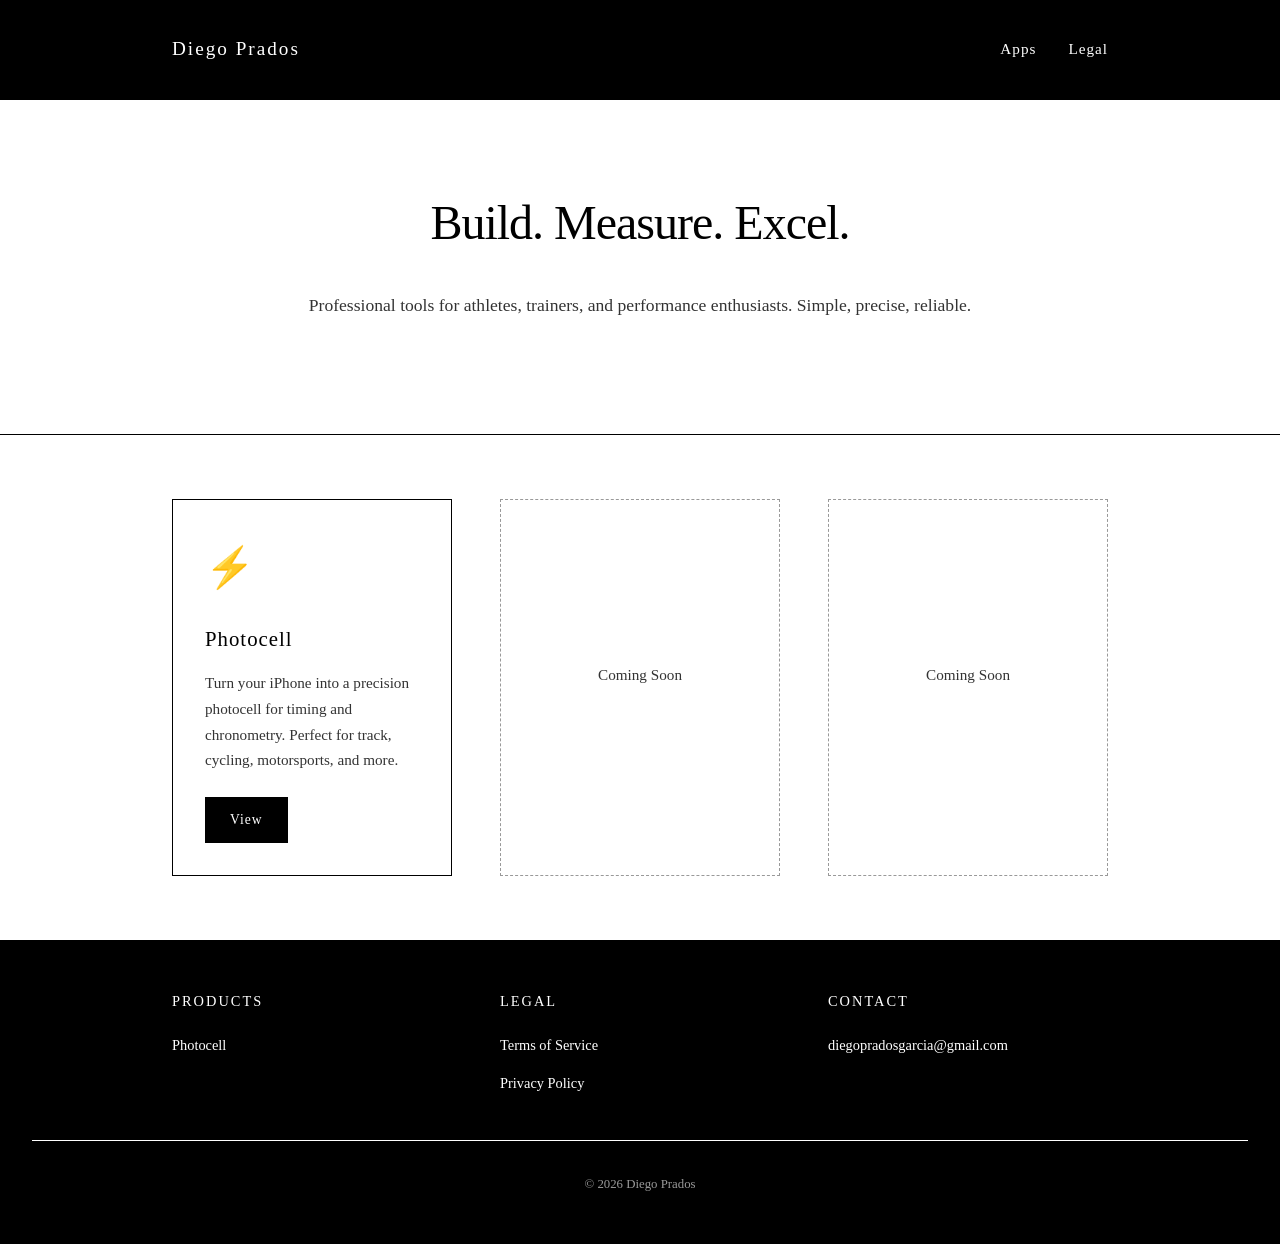
==== index.html @ 3b4ac1e7 "Changed structure" ====
<!DOCTYPE html>
<html lang="en">
<head>
    <meta charset="UTF-8">
    <meta name="viewport" content="width=device-width, initial-scale=1.0">
    <title>Diego Prados — Apps</title>
    <style>
        * {
            margin: 0;
            padding: 0;
            box-sizing: border-box;
        }

        body {
            font-family: 'Georgia', 'Garamond', serif;
            background: #ffffff;
            color: #000000;
            line-height: 1.8;
            min-height: 100vh;
            display: flex;
            flex-direction: column;
        }

        /* Navigation */
        nav {
            padding: 2rem;
            border-bottom: 1px solid #000000;
            position: sticky;
            top: 0;
            background: #000000;
            z-index: 100;
        }

        nav .container {
            display: flex;
            justify-content: space-between;
            align-items: center;
        }

        nav .logo {
            font-size: 1.2rem;
            font-weight: normal;
            letter-spacing: 2px;
            color: #ffffff;
        }

        nav ul {
            list-style: none;
            display: flex;
            gap: 2rem;
        }

        nav a {
            color: #ffffff;
            text-decoration: none;
            font-size: 0.95rem;
            letter-spacing: 1px;
            transition: opacity 0.3s ease;
        }

        nav a:hover {
            opacity: 0.6;
        }

        .container {
            max-width: 1000px;
            margin: 0 auto;
            padding: 0 2rem;
            width: 100%;
        }

        /* Hero Section */
        .hero {
            padding: 5rem 2rem;
            text-align: center;
            flex: 1;
            display: flex;
            flex-direction: column;
            justify-content: center;
        }

        .hero h1 {
            font-size: 3rem;
            font-weight: normal;
            margin-bottom: 1.5rem;
            letter-spacing: -1px;
        }

        .hero p {
            font-size: 1.1rem;
            color: #333333;
            margin-bottom: 2rem;
            max-width: 700px;
            margin-left: auto;
            margin-right: auto;
            font-weight: 300;
        }

        /* Apps Section */
        .apps-section {
            padding: 4rem 2rem;
            border-top: 1px solid #000000;
            border-bottom: 1px solid #000000;
        }

        .apps-grid {
            display: grid;
            grid-template-columns: repeat(auto-fit, minmax(280px, 1fr));
            gap: 3rem;
        }

        .app-card {
            padding: 2rem;
            border: 1px solid #000000;
            transition: all 0.3s ease;
            text-align: left;
        }

        .app-card:hover {
            background: #f5f5f5;
        }

        .app-icon {
            font-size: 2.5rem;
            margin-bottom: 1rem;
        }

        .app-card h3 {
            font-size: 1.3rem;
            margin-bottom: 0.8rem;
            font-weight: normal;
            letter-spacing: 1px;
        }

        .app-card p {
            color: #333333;
            margin-bottom: 1.5rem;
            font-size: 0.95rem;
            line-height: 1.7;
        }

        .app-card a {
            display: inline-block;
            padding: 0.6rem 1.5rem;
            background: #000000;
            color: #ffffff;
            text-decoration: none;
            border: 1px solid #000000;
            font-size: 0.85rem;
            letter-spacing: 1px;
            transition: all 0.3s ease;
        }

        .app-card a:hover {
            background: #ffffff;
            color: #000000;
        }

        .app-card.empty {
            border: 1px dashed #999999;
            display: flex;
            flex-direction: column;
            justify-content: center;
            align-items: center;
            text-align: center;
            min-height: 200px;
            color: #999999;
        }

        .app-card.empty:hover {
            background: #fafafa;
        }

        /* Footer */
        footer {
            padding: 3rem 2rem;
            margin-top: auto;
            background: #000000;
        }

        footer .container {
            display: grid;
            grid-template-columns: repeat(auto-fit, minmax(200px, 1fr));
            gap: 3rem;
        }

        footer h4 {
            color: #ffffff;
            margin-bottom: 1rem;
            font-size: 0.9rem;
            font-weight: normal;
            letter-spacing: 2px;
            text-transform: uppercase;
        }

        footer ul {
            list-style: none;
        }

        footer li {
            margin-bottom: 0.6rem;
        }

        footer a {
            color: #ffffff;
            text-decoration: none;
            font-size: 0.9rem;
            transition: opacity 0.3s ease;
        }

        footer a:hover {
            opacity: 0.6;
        }

        footer .footer-bottom {
            border-top: 1px solid #ffffff;
            padding-top: 2rem;
            margin-top: 2rem;
            text-align: center;
            color: #999999;
            font-size: 0.8rem;
        }

        /* Responsive */
        @media (max-width: 768px) {
            .hero h1 {
                font-size: 2rem;
            }

            .hero p {
                font-size: 1rem;
            }

            nav ul {
                gap: 1rem;
            }

            .apps-grid {
                grid-template-columns: 1fr;
            }

            footer .container {
                grid-template-columns: 1fr;
            }
        }
    </style>
</head>
<body>
    <!-- Navigation -->
    <nav>
        <div class="container">
            <div class="logo">Diego Prados</div>
            <ul>
                <li><a href="#apps">Apps</a></li>
                <li><a href="#legal">Legal</a></li>
            </ul>
        </div>
    </nav>

    <!-- Hero Section -->
    <section class="hero">
        <div class="container">
            <h1>Build. Measure. Excel.</h1>
            <p>Professional tools for athletes, trainers, and performance enthusiasts. Simple, precise, reliable.</p>
        </div>
    </section>

    <!-- Apps Section -->
    <section class="apps-section" id="apps">
        <div class="container">
            <div class="apps-grid">
                <!-- Photocell App -->
                <div class="app-card">
                    <div class="app-icon">⚡</div>
                    <h3>Photocell</h3>
                    <p>Turn your iPhone into a precision photocell for timing and chronometry. Perfect for track, cycling, motorsports, and more.</p>
                    <a href="/projects/photocell/">View</a>
                </div>

                <!-- Placeholder for future apps -->
                <div class="app-card empty">
                    <p>Coming Soon</p>
                </div>

                <div class="app-card empty">
                    <p>Coming Soon</p>
                </div>
            </div>
        </div>
    </section>

    <!-- Footer -->
    <footer id="legal">
        <div class="container">
            <div>
                <h4>Products</h4>
                <ul>
                    <li><a href="/projects/photocell/">Photocell</a></li>
                </ul>
            </div>
            <div>
                <h4>Legal</h4>
                <ul>
                    <li><a href="/projects/legal/terms-of-service.html">Terms of Service</a></li>
                    <li><a href="/projects/legal/privacy-policy.html">Privacy Policy</a></li>
                </ul>
            </div>
            <div>
                <h4>Contact</h4>
                <ul>
                    <li><a href="mailto:diegopradosgarcia@gmail.com">diegopradosgarcia@gmail.com</a></li>
                </ul>
            </div>
        </div>
        <div class="footer-bottom">
            <p>&copy; 2026 Diego Prados</p>
        </div>
    </footer>
</body>
</html>
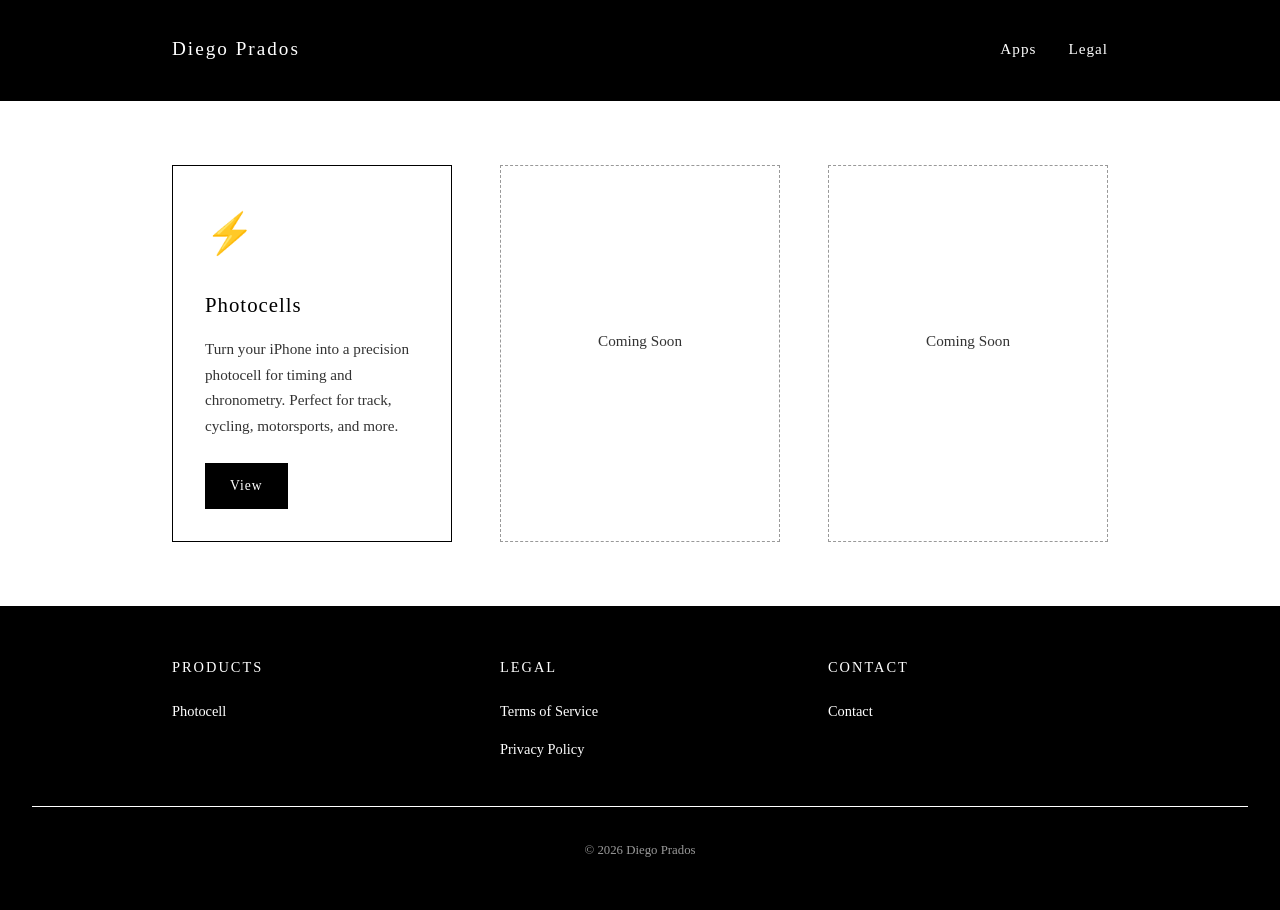
==== commit 7ac06af3: "Fix string" ====
--- a/index.html
+++ b/index.html
@@ -257,14 +257,6 @@
         </div>
     </nav>
 
-    <!-- Hero Section -->
-    <section class="hero">
-        <div class="container">
-            <h1>Build. Measure. Excel.</h1>
-            <p>Professional tools for athletes, trainers, and performance enthusiasts. Simple, precise, reliable.</p>
-        </div>
-    </section>
-
     <!-- Apps Section -->
     <section class="apps-section" id="apps">
         <div class="container">
@@ -272,7 +264,7 @@
                 <!-- Photocell App -->
                 <div class="app-card">
                     <div class="app-icon">⚡</div>
-                    <h3>Photocell</h3>
+                    <h3>Photocells</h3>
                     <p>Turn your iPhone into a precision photocell for timing and chronometry. Perfect for track, cycling, motorsports, and more.</p>
                     <a href="/projects/photocell/">View</a>
                 </div>
@@ -302,13 +294,13 @@
                 <h4>Legal</h4>
                 <ul>
                     <li><a href="/projects/legal/terms-of-service.html">Terms of Service</a></li>
-                    <li><a href="/projects/legal/privacy-policy.html">Privacy Policy</a></li>
+                    <li><a href="https://dprados.github.io/projects/legal/privacy-policy.html">Privacy Policy</a></li>
                 </ul>
             </div>
             <div>
                 <h4>Contact</h4>
                 <ul>
-                    <li><a href="mailto:diegopradosgarcia@gmail.com">diegopradosgarcia@gmail.com</a></li>
+                    <li><a href="mailto:dpappssupport@gmail.com">Contact</a></li>
                 </ul>
             </div>
         </div>
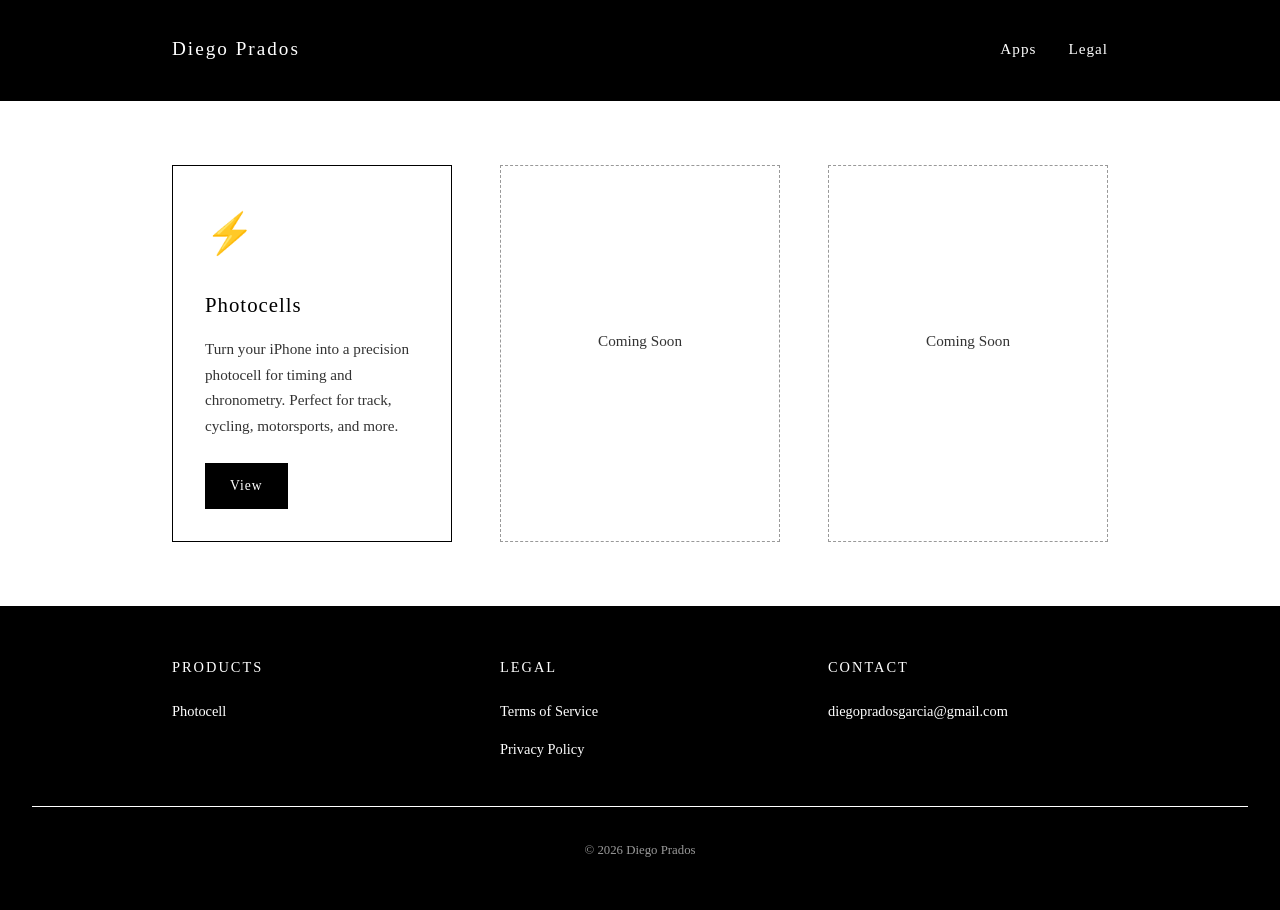
==== commit 549caab8: "Changed email" ====
--- a/index.html
+++ b/index.html
@@ -300,7 +300,7 @@
             <div>
                 <h4>Contact</h4>
                 <ul>
-                    <li><a href="mailto:dpappssupport@gmail.com">Contact</a></li>
+                    <li><a href="mailto:dpappssupport@gmail.com">diegopradosgarcia@gmail.com</a></li>
                 </ul>
             </div>
         </div>
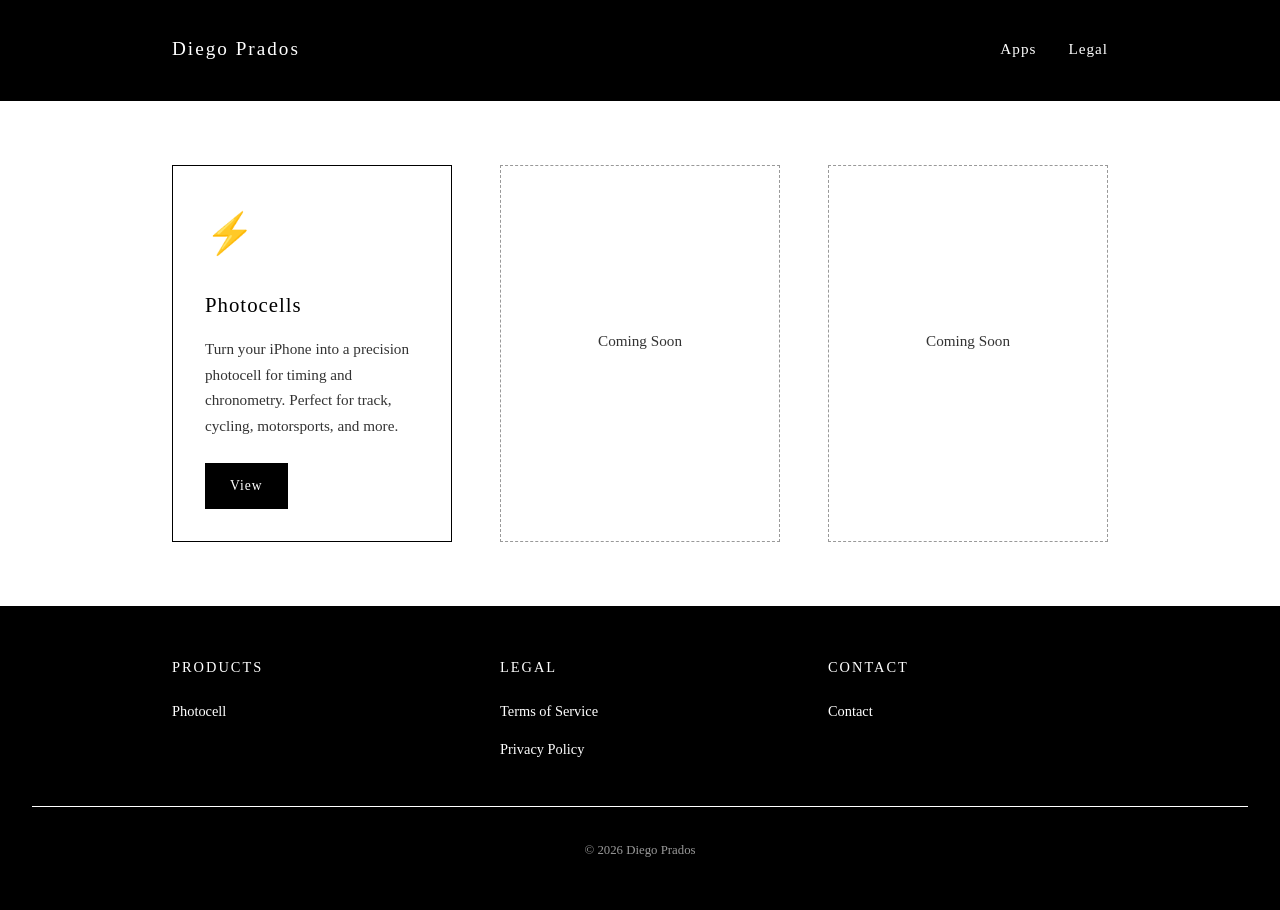
==== commit c0f2d94c: "Update index.html" ====
--- a/index.html
+++ b/index.html
@@ -293,14 +293,14 @@
             <div>
                 <h4>Legal</h4>
                 <ul>
-                    <li><a href="/projects/legal/terms-of-service.html">Terms of Service</a></li>
-                    <li><a href="https://dprados.github.io/projects/legal/privacy-policy.html">Privacy Policy</a></li>
+                    <li><a href="/legal/terms-of-service.html">Terms of Service</a></li>
+                    <li><a href="https://dprados.github.io/legal/privacy-policy.html">Privacy Policy</a></li>
                 </ul>
             </div>
             <div>
                 <h4>Contact</h4>
                 <ul>
-                    <li><a href="mailto:dpappssupport@gmail.com">diegopradosgarcia@gmail.com</a></li>
+                    <li><a href="mailto:dpappssupport@gmail.com">Contact</a></li>
                 </ul>
             </div>
         </div>
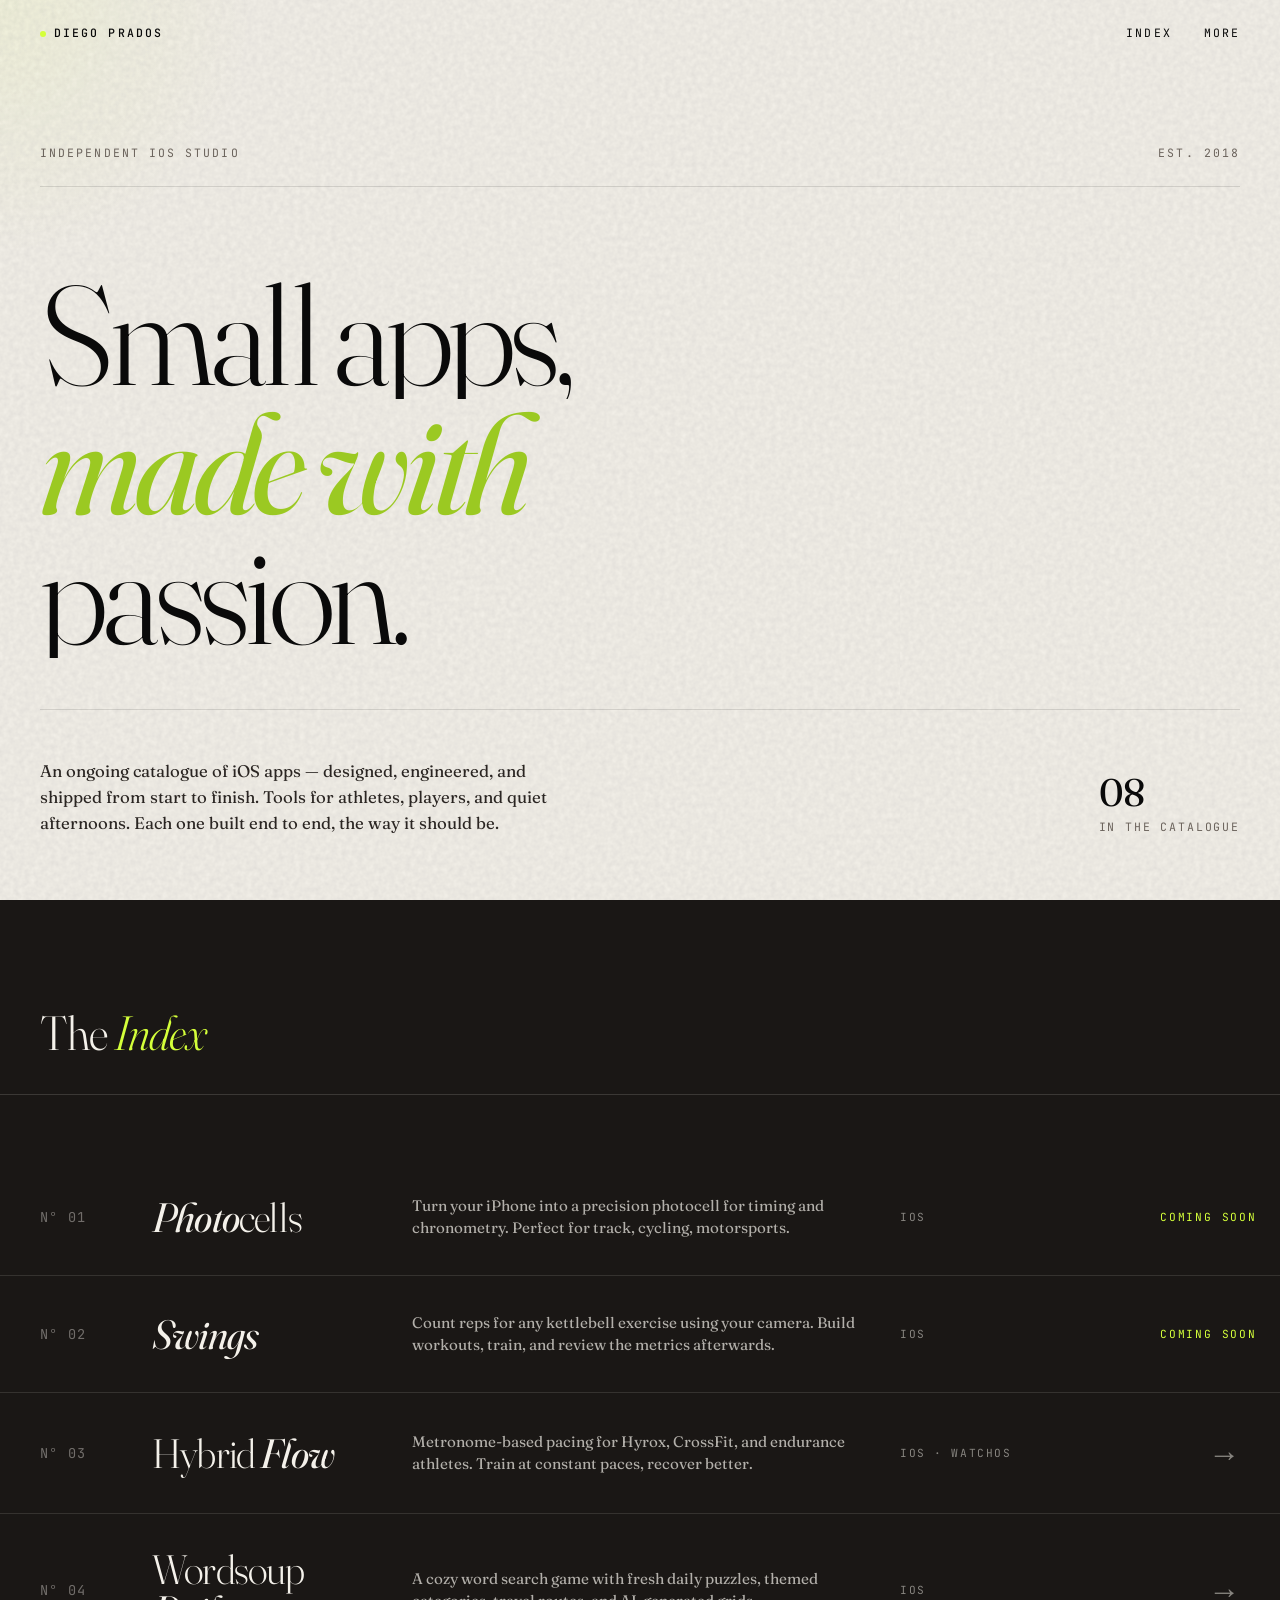
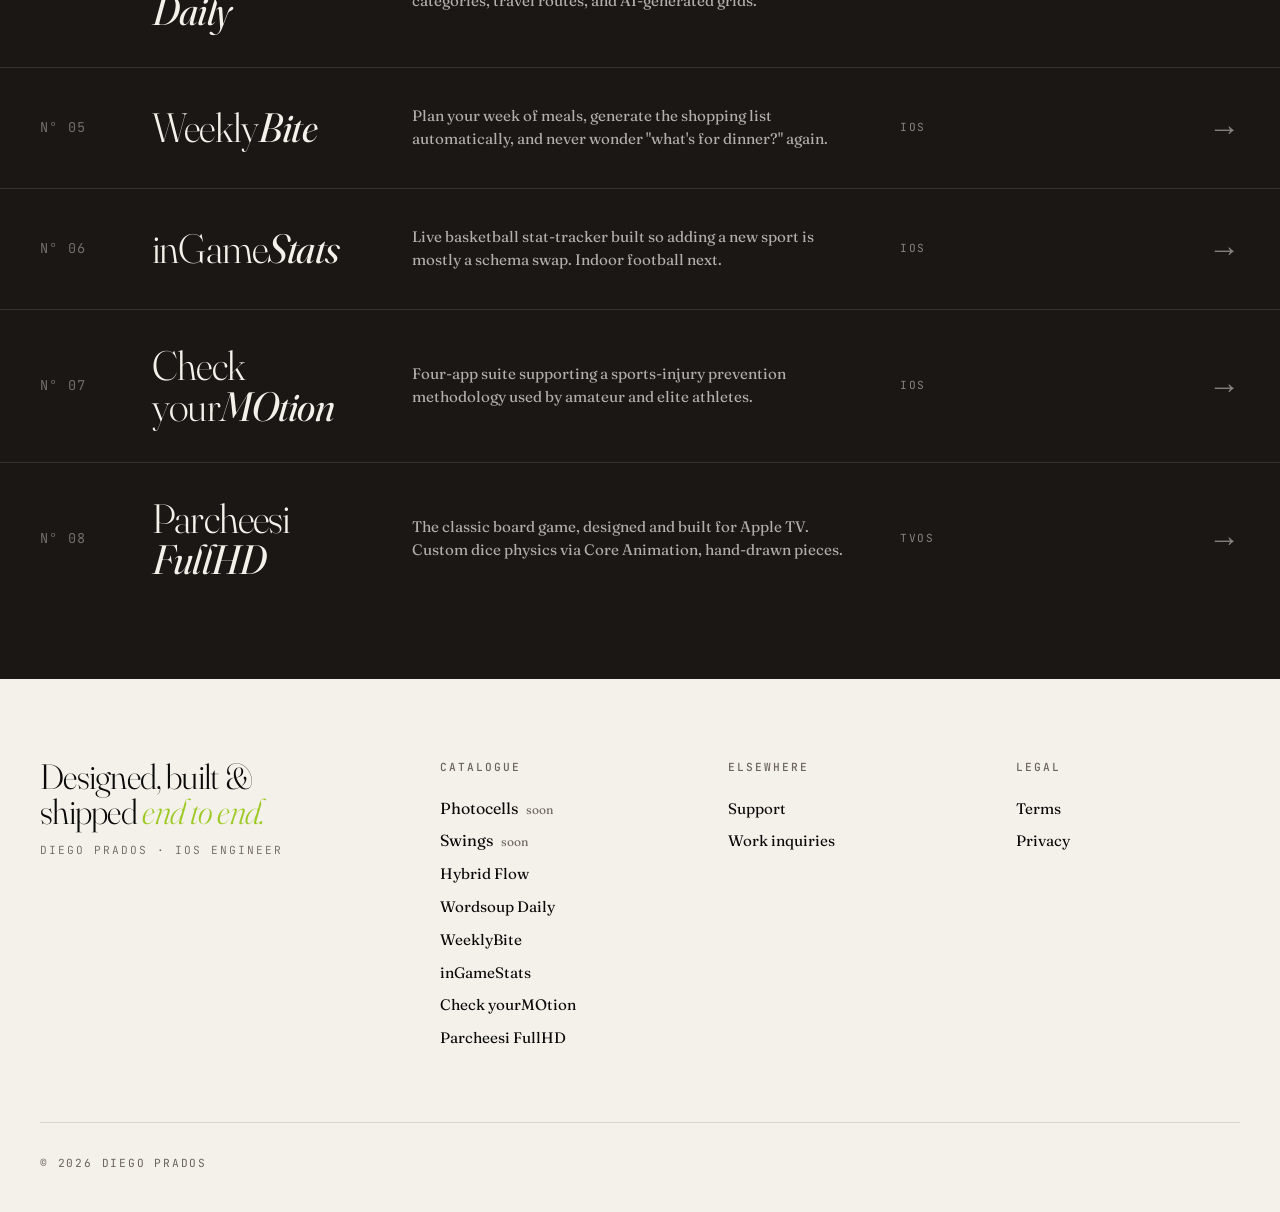
==== commit fda9aca6: "Updated index.html" ====
--- a/index.html
+++ b/index.html
@@ -1,312 +1,746 @@
 <!DOCTYPE html>
 <html lang="en">
 <head>
-    <meta charset="UTF-8">
-    <meta name="viewport" content="width=device-width, initial-scale=1.0">
-    <title>Diego Prados — Apps</title>
-    <style>
-        * {
-            margin: 0;
-            padding: 0;
-            box-sizing: border-box;
-        }
-
-        body {
-            font-family: 'Georgia', 'Garamond', serif;
-            background: #ffffff;
-            color: #000000;
-            line-height: 1.8;
-            min-height: 100vh;
-            display: flex;
-            flex-direction: column;
-        }
-
-        /* Navigation */
-        nav {
-            padding: 2rem;
-            border-bottom: 1px solid #000000;
-            position: sticky;
-            top: 0;
-            background: #000000;
-            z-index: 100;
-        }
-
-        nav .container {
-            display: flex;
-            justify-content: space-between;
-            align-items: center;
-        }
-
-        nav .logo {
-            font-size: 1.2rem;
-            font-weight: normal;
-            letter-spacing: 2px;
-            color: #ffffff;
-        }
-
-        nav ul {
-            list-style: none;
-            display: flex;
-            gap: 2rem;
-        }
-
-        nav a {
-            color: #ffffff;
-            text-decoration: none;
-            font-size: 0.95rem;
-            letter-spacing: 1px;
-            transition: opacity 0.3s ease;
-        }
-
-        nav a:hover {
-            opacity: 0.6;
-        }
-
-        .container {
-            max-width: 1000px;
-            margin: 0 auto;
-            padding: 0 2rem;
-            width: 100%;
-        }
-
-        /* Hero Section */
-        .hero {
-            padding: 5rem 2rem;
-            text-align: center;
-            flex: 1;
-            display: flex;
-            flex-direction: column;
-            justify-content: center;
-        }
-
-        .hero h1 {
-            font-size: 3rem;
-            font-weight: normal;
-            margin-bottom: 1.5rem;
-            letter-spacing: -1px;
-        }
-
-        .hero p {
-            font-size: 1.1rem;
-            color: #333333;
-            margin-bottom: 2rem;
-            max-width: 700px;
-            margin-left: auto;
-            margin-right: auto;
-            font-weight: 300;
-        }
-
-        /* Apps Section */
-        .apps-section {
-            padding: 4rem 2rem;
-            border-top: 1px solid #000000;
-            border-bottom: 1px solid #000000;
-        }
-
-        .apps-grid {
-            display: grid;
-            grid-template-columns: repeat(auto-fit, minmax(280px, 1fr));
-            gap: 3rem;
-        }
-
-        .app-card {
-            padding: 2rem;
-            border: 1px solid #000000;
-            transition: all 0.3s ease;
-            text-align: left;
-        }
-
-        .app-card:hover {
-            background: #f5f5f5;
-        }
-
-        .app-icon {
-            font-size: 2.5rem;
-            margin-bottom: 1rem;
-        }
-
-        .app-card h3 {
-            font-size: 1.3rem;
-            margin-bottom: 0.8rem;
-            font-weight: normal;
-            letter-spacing: 1px;
-        }
-
-        .app-card p {
-            color: #333333;
-            margin-bottom: 1.5rem;
-            font-size: 0.95rem;
-            line-height: 1.7;
-        }
-
-        .app-card a {
-            display: inline-block;
-            padding: 0.6rem 1.5rem;
-            background: #000000;
-            color: #ffffff;
-            text-decoration: none;
-            border: 1px solid #000000;
-            font-size: 0.85rem;
-            letter-spacing: 1px;
-            transition: all 0.3s ease;
-        }
-
-        .app-card a:hover {
-            background: #ffffff;
-            color: #000000;
-        }
-
-        .app-card.empty {
-            border: 1px dashed #999999;
-            display: flex;
-            flex-direction: column;
-            justify-content: center;
-            align-items: center;
-            text-align: center;
-            min-height: 200px;
-            color: #999999;
-        }
-
-        .app-card.empty:hover {
-            background: #fafafa;
-        }
-
-        /* Footer */
-        footer {
-            padding: 3rem 2rem;
-            margin-top: auto;
-            background: #000000;
-        }
-
-        footer .container {
-            display: grid;
-            grid-template-columns: repeat(auto-fit, minmax(200px, 1fr));
-            gap: 3rem;
-        }
-
-        footer h4 {
-            color: #ffffff;
-            margin-bottom: 1rem;
-            font-size: 0.9rem;
-            font-weight: normal;
-            letter-spacing: 2px;
-            text-transform: uppercase;
-        }
-
-        footer ul {
-            list-style: none;
-        }
-
-        footer li {
-            margin-bottom: 0.6rem;
-        }
-
-        footer a {
-            color: #ffffff;
-            text-decoration: none;
-            font-size: 0.9rem;
-            transition: opacity 0.3s ease;
-        }
-
-        footer a:hover {
-            opacity: 0.6;
-        }
-
-        footer .footer-bottom {
-            border-top: 1px solid #ffffff;
-            padding-top: 2rem;
-            margin-top: 2rem;
-            text-align: center;
-            color: #999999;
-            font-size: 0.8rem;
-        }
-
-        /* Responsive */
-        @media (max-width: 768px) {
-            .hero h1 {
-                font-size: 2rem;
-            }
-
-            .hero p {
-                font-size: 1rem;
-            }
-
-            nav ul {
-                gap: 1rem;
-            }
-
-            .apps-grid {
-                grid-template-columns: 1fr;
-            }
-
-            footer .container {
-                grid-template-columns: 1fr;
-            }
-        }
-    </style>
+<meta charset="UTF-8">
+<meta name="viewport" content="width=device-width, initial-scale=1.0">
+<title>Diego Prados — Apps</title>
+<meta name="description" content="A small studio of iOS apps designed and built by Diego Prados.">
+
+<link rel="preconnect" href="https://fonts.googleapis.com">
+<link rel="preconnect" href="https://fonts.gstatic.com" crossorigin>
+<link href="https://fonts.googleapis.com/css2?family=Fraunces:opsz,wght@9..144,300;9..144,400;9..144,600;9..144,800&family=JetBrains+Mono:wght@300;400;500&display=swap" rel="stylesheet">
+
+<style>
+  /* ============ TOKENS ============ */
+  :root {
+    --ink: #0a0a0a;
+    --paper: #f4f1ea;
+    --paper-warm: #ebe6d9;
+    --paper-deep: #1a1715;
+    --ink-soft: #2a2522;
+    --muted: #6b635c;
+    --line: rgba(10, 10, 10, 0.12);
+    --accent: #d4ff3a;
+    --accent-deep: #9bc922;
+
+    --serif: 'Fraunces', 'Times New Roman', serif;
+    --mono: 'JetBrains Mono', 'Courier New', monospace;
+  }
+
+  * { margin: 0; padding: 0; box-sizing: border-box; }
+
+  html { scroll-behavior: smooth; }
+
+  body {
+    font-family: var(--serif);
+    background: var(--paper);
+    color: var(--ink);
+    line-height: 1.55;
+    overflow-x: hidden;
+    -webkit-font-smoothing: antialiased;
+    text-rendering: optimizeLegibility;
+    position: relative;
+  }
+
+  /* Subtle grain texture — printed-paper feel */
+  body::before {
+    content: '';
+    position: fixed;
+    inset: 0;
+    pointer-events: none;
+    z-index: 1;
+    opacity: 0.4;
+    mix-blend-mode: multiply;
+    background-image: url("data:image/svg+xml,%3Csvg viewBox='0 0 200 200' xmlns='http://www.w3.org/2000/svg'%3E%3Cfilter id='n'%3E%3CfeTurbulence type='fractalNoise' baseFrequency='0.85' numOctaves='2' stitchTiles='stitch'/%3E%3CfeColorMatrix values='0 0 0 0 0 0 0 0 0 0 0 0 0 0 0 0 0 0 0.18 0'/%3E%3C/filter%3E%3Crect width='100%25' height='100%25' filter='url(%23n)'/%3E%3C/svg%3E");
+  }
+
+  /* Cursor spotlight — follows mouse, very subtle */
+  .spotlight {
+    position: fixed;
+    top: 0;
+    left: 0;
+    width: 600px;
+    height: 600px;
+    pointer-events: none;
+    z-index: 2;
+    background: radial-gradient(circle, rgba(212, 255, 58, 0.08) 0%, transparent 60%);
+    transform: translate(-50%, -50%);
+    transition: opacity 0.4s ease;
+    opacity: 0;
+  }
+
+  body.spotlight-on .spotlight { opacity: 1; }
+
+  /* ============ NAV ============ */
+  nav {
+    position: fixed;
+    top: 0;
+    left: 0;
+    right: 0;
+    z-index: 50;
+    padding: 1.5rem 2.5rem;
+    display: flex;
+    justify-content: space-between;
+    align-items: center;
+    font-family: var(--mono);
+    font-size: 0.72rem;
+    letter-spacing: 0.18em;
+    text-transform: uppercase;
+    color: var(--ink);
+    transition: background 0.4s ease, color 0.4s ease, backdrop-filter 0.4s ease, padding 0.3s ease;
+  }
+
+  nav.scrolled {
+    background: rgba(244, 241, 234, 0.85);
+    backdrop-filter: blur(12px);
+    -webkit-backdrop-filter: blur(12px);
+    padding: 1rem 2.5rem;
+    border-bottom: 1px solid var(--line);
+  }
+
+  nav.on-dark {
+    color: var(--paper);
+  }
+
+  nav.on-dark.scrolled {
+    background: rgba(26, 23, 21, 0.85);
+    border-bottom-color: rgba(244, 241, 234, 0.1);
+  }
+
+  nav .mark {
+    font-weight: 500;
+  }
+
+  nav .mark .dot {
+    display: inline-block;
+    width: 6px;
+    height: 6px;
+    background: var(--accent);
+    border-radius: 50%;
+    margin-right: 8px;
+    vertical-align: middle;
+    animation: pulse 2.4s ease-in-out infinite;
+  }
+
+  @keyframes pulse {
+    0%, 100% { opacity: 1; transform: scale(1); }
+    50%      { opacity: 0.5; transform: scale(0.85); }
+  }
+
+  nav .links {
+    display: flex;
+    gap: 2rem;
+  }
+
+  nav a {
+    color: inherit;
+    text-decoration: none;
+    transition: opacity 0.2s ease;
+  }
+
+  nav a:hover { opacity: 0.6; }
+
+  /* ============ HERO ============ */
+  .hero {
+    min-height: 100vh;
+    padding: 9rem 2.5rem 4rem;
+    display: flex;
+    flex-direction: column;
+    justify-content: space-between;
+    position: relative;
+    z-index: 3;
+  }
+
+  .hero-meta {
+    font-family: var(--mono);
+    font-size: 0.72rem;
+    letter-spacing: 0.18em;
+    text-transform: uppercase;
+    color: var(--muted);
+    display: flex;
+    justify-content: space-between;
+    align-items: baseline;
+    padding-bottom: 1.5rem;
+    border-bottom: 1px solid var(--line);
+    margin-bottom: 4rem;
+    opacity: 0;
+    animation: fade-up 0.9s ease 0.1s forwards;
+  }
+
+  .hero-meta .right { text-align: right; }
+
+  .hero h1 {
+    font-family: var(--serif);
+    font-weight: 300;
+    font-size: clamp(3.5rem, 11vw, 11rem);
+    line-height: 0.92;
+    letter-spacing: -0.04em;
+    font-variation-settings: "opsz" 144;
+    margin-bottom: 2rem;
+  }
+
+  .hero h1 .line {
+    display: block;
+    overflow: hidden;
+  }
+
+  .hero h1 .line span {
+    display: inline-block;
+    transform: translateY(110%);
+    animation: rise 1.1s cubic-bezier(0.2, 0.8, 0.2, 1) forwards;
+  }
+
+  .hero h1 .line:nth-child(1) span { animation-delay: 0.2s; }
+  .hero h1 .line:nth-child(2) span { animation-delay: 0.35s; }
+  .hero h1 .line:nth-child(3) span { animation-delay: 0.5s; }
+
+  @keyframes rise {
+    to { transform: translateY(0); }
+  }
+
+  .hero h1 em {
+    font-style: italic;
+    font-weight: 400;
+    color: var(--accent-deep);
+    position: relative;
+  }
+
+  .hero-bottom {
+    display: grid;
+    grid-template-columns: 1fr 1fr;
+    gap: 4rem;
+    align-items: end;
+    padding-top: 3rem;
+    border-top: 1px solid var(--line);
+    opacity: 0;
+    animation: fade-up 0.9s ease 0.8s forwards;
+  }
+
+  .hero-bottom p {
+    font-size: 1.05rem;
+    line-height: 1.55;
+    max-width: 32rem;
+    color: var(--ink-soft);
+  }
+
+  .hero-bottom .stats {
+    display: flex;
+    gap: 3rem;
+    justify-content: flex-end;
+    font-family: var(--mono);
+    font-size: 0.72rem;
+    letter-spacing: 0.16em;
+    text-transform: uppercase;
+    color: var(--muted);
+  }
+
+  .hero-bottom .stat .num {
+    display: block;
+    font-family: var(--serif);
+    font-size: 2.4rem;
+    font-weight: 400;
+    color: var(--ink);
+    line-height: 1;
+    margin-bottom: 0.4rem;
+    letter-spacing: -0.02em;
+  }
+
+  @keyframes fade-up {
+    from { opacity: 0; transform: translateY(20px); }
+    to   { opacity: 1; transform: translateY(0); }
+  }
+
+  /* ============ INDEX (PROJECTS) ============ */
+  .index {
+    background: var(--paper-deep);
+    color: var(--paper);
+    padding: 6rem 0 4rem;
+    position: relative;
+    z-index: 3;
+  }
+
+  .index-header {
+    padding: 0 2.5rem;
+    margin-bottom: 4rem;
+    display: flex;
+    justify-content: space-between;
+    align-items: baseline;
+    border-bottom: 1px solid rgba(244, 241, 234, 0.15);
+    padding-bottom: 1.5rem;
+  }
+
+  .index-header h2 {
+    font-family: var(--serif);
+    font-weight: 300;
+    font-size: clamp(2rem, 4vw, 3rem);
+    letter-spacing: -0.02em;
+    font-variation-settings: "opsz" 100;
+  }
+
+  .index-header h2 em {
+    font-style: italic;
+    color: var(--accent);
+  }
+
+  /* Project row */
+  .project {
+    display: grid;
+    grid-template-columns: 80px 1fr 2fr 1fr 80px;
+    gap: 2rem;
+    padding: 2.2rem 2.5rem;
+    align-items: center;
+    border-bottom: 1px solid rgba(244, 241, 234, 0.12);
+    cursor: pointer;
+    text-decoration: none;
+    color: inherit;
+    position: relative;
+    transition: background 0.45s ease;
+  }
+
+  .project::before {
+    content: '';
+    position: absolute;
+    left: 0;
+    right: 0;
+    top: 0;
+    height: 0;
+    background: var(--accent);
+    transition: height 0.4s cubic-bezier(0.2, 0.8, 0.2, 1);
+    z-index: 0;
+  }
+
+  .project:hover::before {
+    height: 100%;
+  }
+
+  .project:hover {
+    color: var(--ink);
+  }
+
+  .project:hover .num,
+  .project:hover .meta {
+    color: var(--ink);
+    opacity: 0.7;
+  }
+
+  .project > * {
+    position: relative;
+    z-index: 1;
+  }
+
+  .project .num {
+    font-family: var(--mono);
+    font-size: 0.85rem;
+    letter-spacing: 0.1em;
+    color: rgba(244, 241, 234, 0.4);
+    transition: color 0.4s ease;
+  }
+
+  .project .name {
+    font-family: var(--serif);
+    font-weight: 300;
+    font-size: clamp(1.8rem, 3.2vw, 2.6rem);
+    letter-spacing: -0.02em;
+    line-height: 1;
+    font-variation-settings: "opsz" 100;
+  }
+
+  .project .name em {
+    font-style: italic;
+    font-weight: 400;
+  }
+
+  .project .desc {
+    font-size: 0.95rem;
+    line-height: 1.5;
+    color: rgba(244, 241, 234, 0.7);
+    max-width: 28rem;
+    transition: color 0.4s ease;
+  }
+
+  .project:hover .desc { color: var(--ink); }
+
+  .project .meta {
+    font-family: var(--mono);
+    font-size: 0.7rem;
+    letter-spacing: 0.14em;
+    text-transform: uppercase;
+    color: rgba(244, 241, 234, 0.5);
+    transition: color 0.4s ease;
+  }
+
+  .project .arrow {
+    font-family: var(--serif);
+    font-size: 2rem;
+    font-weight: 300;
+    text-align: right;
+    transform: translateX(0);
+    transition: transform 0.4s cubic-bezier(0.2, 0.8, 0.2, 1);
+    color: rgba(244, 241, 234, 0.5);
+  }
+
+  .project:hover .arrow {
+    transform: translateX(8px);
+    color: var(--ink);
+  }
+
+  .project:last-child { border-bottom: none; }
+
+  /* Coming-soon variant: non-tappable, no hover sweep */
+  .project.soon {
+    cursor: default;
+  }
+
+  .project.soon::before {
+    display: none;
+  }
+
+  .project.soon:hover {
+    color: inherit;
+  }
+
+  .project.soon:hover .num,
+  .project.soon:hover .meta {
+    color: rgba(244, 241, 234, 0.4);
+    opacity: 1;
+  }
+
+  .project.soon:hover .desc {
+    color: rgba(244, 241, 234, 0.7);
+  }
+
+  .project .soon-tag {
+    font-family: var(--mono);
+    font-size: 0.7rem;
+    letter-spacing: 0.16em;
+    text-transform: uppercase;
+    text-align: right;
+    color: var(--accent);
+    white-space: nowrap;
+  }
+
+  /* ============ COLOPHON / FOOTER ============ */
+  footer {
+    background: var(--paper);
+    color: var(--ink);
+    padding: 5rem 2.5rem 2.5rem;
+    position: relative;
+    z-index: 3;
+  }
+
+  .colophon {
+    display: grid;
+    grid-template-columns: 1.5fr 1fr 1fr 1fr;
+    gap: 4rem;
+    padding-bottom: 4rem;
+    border-bottom: 1px solid var(--line);
+  }
+
+  .colophon-mark {
+    font-family: var(--serif);
+    font-weight: 300;
+    font-size: 2.2rem;
+    line-height: 1;
+    letter-spacing: -0.02em;
+    font-variation-settings: "opsz" 100;
+  }
+
+  .colophon-mark em {
+    font-style: italic;
+    color: var(--accent-deep);
+  }
+
+  .colophon-mark .sub {
+    display: block;
+    font-family: var(--mono);
+    font-size: 0.7rem;
+    letter-spacing: 0.18em;
+    text-transform: uppercase;
+    color: var(--muted);
+    margin-top: 1rem;
+  }
+
+  .colophon h4 {
+    font-family: var(--mono);
+    font-size: 0.7rem;
+    letter-spacing: 0.18em;
+    text-transform: uppercase;
+    color: var(--muted);
+    margin-bottom: 1.2rem;
+    font-weight: 500;
+  }
+
+  .colophon ul { list-style: none; }
+
+  .colophon li { margin-bottom: 0.5rem; }
+
+  .colophon a {
+    color: var(--ink);
+    text-decoration: none;
+    font-size: 0.95rem;
+    position: relative;
+    transition: color 0.2s ease;
+  }
+
+  .colophon a::after {
+    content: '';
+    position: absolute;
+    left: 0;
+    bottom: -2px;
+    width: 0;
+    height: 1px;
+    background: currentColor;
+    transition: width 0.3s ease;
+  }
+
+  .colophon a:hover::after { width: 100%; }
+
+  .footer-bottom {
+    padding-top: 2rem;
+    display: flex;
+    justify-content: space-between;
+    font-family: var(--mono);
+    font-size: 0.7rem;
+    letter-spacing: 0.16em;
+    text-transform: uppercase;
+    color: var(--muted);
+  }
+
+  /* ============ RESPONSIVE ============ */
+  @media (max-width: 880px) {
+    nav { padding: 1.2rem 1.5rem; }
+    .hero { padding: 7rem 1.5rem 3rem; }
+    .hero-meta { font-size: 0.65rem; flex-direction: column; gap: 0.6rem; align-items: flex-start; margin-bottom: 2.5rem; }
+    .hero-meta .right { text-align: left; }
+    .hero-bottom {
+      grid-template-columns: 1fr;
+      gap: 2.5rem;
+    }
+    .hero-bottom .stats { justify-content: flex-start; gap: 2rem; }
+    .hero-bottom .stat .num { font-size: 1.8rem; }
+
+    .index { padding: 4rem 0 2rem; }
+    .index-header { padding: 0 1.5rem; margin-bottom: 2rem; }
+    .index-header { flex-direction: column; align-items: flex-start; gap: 0.6rem; }
+
+    .project {
+      grid-template-columns: auto 1fr auto;
+      gap: 1rem 1.2rem;
+      padding: 1.8rem 1.5rem;
+    }
+    .project .num { grid-column: 1; grid-row: 1; }
+    .project .name { grid-column: 2; grid-row: 1; }
+    .project .arrow { grid-column: 3; grid-row: 1; font-size: 1.5rem; }
+    .project .desc { grid-column: 1 / -1; grid-row: 2; font-size: 0.9rem; }
+    .project .meta { grid-column: 1 / -1; grid-row: 3; font-size: 0.65rem; }
+
+    footer { padding: 3rem 1.5rem 2rem; }
+    .colophon {
+      grid-template-columns: 1fr;
+      gap: 2.5rem;
+      padding-bottom: 2.5rem;
+    }
+    .colophon-mark { font-size: 1.8rem; }
+    .footer-bottom { flex-direction: column; gap: 0.6rem; }
+  }
+
+  /* Reduce motion */
+  @media (prefers-reduced-motion: reduce) {
+    *, *::before, *::after {
+      animation-duration: 0.01ms !important;
+      transition-duration: 0.01ms !important;
+    }
+  }
+</style>
 </head>
 <body>
-    <!-- Navigation -->
-    <nav>
-        <div class="container">
-            <div class="logo">Diego Prados</div>
-            <ul>
-                <li><a href="#apps">Apps</a></li>
-                <li><a href="#legal">Legal</a></li>
-            </ul>
-        </div>
-    </nav>
-
-    <!-- Apps Section -->
-    <section class="apps-section" id="apps">
-        <div class="container">
-            <div class="apps-grid">
-                <!-- Photocell App -->
-                <div class="app-card">
-                    <div class="app-icon">⚡</div>
-                    <h3>Photocells</h3>
-                    <p>Turn your iPhone into a precision photocell for timing and chronometry. Perfect for track, cycling, motorsports, and more.</p>
-                    <a href="/projects/photocell/">View</a>
-                </div>
-
-                <!-- Placeholder for future apps -->
-                <div class="app-card empty">
-                    <p>Coming Soon</p>
-                </div>
-
-                <div class="app-card empty">
-                    <p>Coming Soon</p>
-                </div>
-            </div>
-        </div>
-    </section>
-
-    <!-- Footer -->
-    <footer id="legal">
-        <div class="container">
-            <div>
-                <h4>Products</h4>
-                <ul>
-                    <li><a href="/projects/photocell/">Photocell</a></li>
-                </ul>
-            </div>
-            <div>
-                <h4>Legal</h4>
-                <ul>
-                    <li><a href="/legal/terms-of-service.html">Terms of Service</a></li>
-                    <li><a href="https://dprados.github.io/legal/privacy-policy.html">Privacy Policy</a></li>
-                </ul>
-            </div>
-            <div>
-                <h4>Contact</h4>
-                <ul>
-                    <li><a href="mailto:dpappssupport@gmail.com">Contact</a></li>
-                </ul>
-            </div>
-        </div>
-        <div class="footer-bottom">
-            <p>&copy; 2026 Diego Prados</p>
-        </div>
-    </footer>
+
+<div class="spotlight" id="spotlight"></div>
+
+<!-- NAV -->
+<nav>
+  <div class="mark"><span class="dot"></span>Diego Prados</div>
+  <div class="links">
+    <a href="#index">Index</a>
+    <a href="#colophon">More</a>
+  </div>
+</nav>
+
+<!-- HERO -->
+<section class="hero">
+  <div class="hero-meta">
+    <div>
+      <span>Independent iOS Studio</span>
+    </div>
+    <div class="right">
+      <span>Est. 2018</span>
+    </div>
+  </div>
+
+  <h1>
+    <span class="line"><span>Small apps,</span></span>
+    <span class="line"><span><em>made with</em></span></span>
+    <span class="line"><span>passion.</span></span>
+  </h1>
+
+  <div class="hero-bottom">
+    <p>An ongoing catalogue of iOS apps — designed, engineered, and shipped from start to finish. Tools for athletes, players, and quiet afternoons. Each one built end to end, the way it should be.</p>
+
+    <div class="stats">
+      <div class="stat"><span class="num">08</span>In the catalogue</div>
+    </div>
+  </div>
+</section>
+
+<!-- INDEX -->
+<section class="index" id="index">
+  <div class="index-header">
+    <h2>The <em>Index</em></h2>
+  </div>
+
+  <div class="project soon">
+    <div class="num">N° 01</div>
+    <div class="name"><em>Photo</em>cells</div>
+    <div class="desc">Turn your iPhone into a precision photocell for timing and chronometry. Perfect for track, cycling, motorsports.</div>
+    <div class="meta">iOS</div>
+    <div class="soon-tag">Coming soon</div>
+  </div>
+
+  <div class="project soon">
+    <div class="num">N° 02</div>
+    <div class="name"><em>Swings</em></div>
+    <div class="desc">Count reps for any kettlebell exercise using your camera. Build workouts, train, and review the metrics afterwards.</div>
+    <div class="meta">iOS</div>
+    <div class="soon-tag">Coming soon</div>
+  </div>
+
+  <a class="project" href="https://hybridflowapp.com/" target="_blank" rel="noopener">
+    <div class="num">N° 03</div>
+    <div class="name">Hybrid <em>Flow</em></div>
+    <div class="desc">Metronome-based pacing for Hyrox, CrossFit, and endurance athletes. Train at constant paces, recover better.</div>
+    <div class="meta">iOS · watchOS</div>
+    <div class="arrow">→</div>
+  </a>
+
+  <a class="project" href="https://dprados.github.io/wordsoup/" target="_blank" rel="noopener">
+    <div class="num">N° 04</div>
+    <div class="name">Wordsoup <em>Daily</em></div>
+    <div class="desc">A cozy word search game with fresh daily puzzles, themed categories, travel routes, and AI-generated grids.</div>
+    <div class="meta">iOS</div>
+    <div class="arrow">→</div>
+  </a>
+
+  <a class="project" href="https://dprados.github.io/weeklybite/" target="_blank" rel="noopener">
+    <div class="num">N° 05</div>
+    <div class="name">Weekly<em>Bite</em></div>
+    <div class="desc">Plan your week of meals, generate the shopping list automatically, and never wonder "what's for dinner?" again.</div>
+    <div class="meta">iOS</div>
+    <div class="arrow">→</div>
+  </a>
+
+  <a class="project" href="https://apps.apple.com/es/app/ingamestats-hoops/id6444737771" target="_blank" rel="noopener">
+    <div class="num">N° 06</div>
+    <div class="name">inGame<em>Stats</em></div>
+    <div class="desc">Live basketball stat-tracker built so adding a new sport is mostly a schema swap. Indoor football next.</div>
+    <div class="meta">iOS</div>
+    <div class="arrow">→</div>
+  </a>
+
+  <a class="project" href="https://checkyourmotion.com/" target="_blank" rel="noopener">
+    <div class="num">N° 07</div>
+    <div class="name">Check your<em>MOtion</em></div>
+    <div class="desc">Four-app suite supporting a sports-injury prevention methodology used by amateur and elite athletes.</div>
+    <div class="meta">iOS</div>
+    <div class="arrow">→</div>
+  </a>
+
+  <a class="project" href="https://apps.apple.com/ar/app/parcheesi-fullhd/id1067674552?l=en-GB" target="_blank" rel="noopener">
+    <div class="num">N° 08</div>
+    <div class="name">Parcheesi <em>FullHD</em></div>
+    <div class="desc">The classic board game, designed and built for Apple TV. Custom dice physics via Core Animation, hand-drawn pieces.</div>
+    <div class="meta">tvOS</div>
+    <div class="arrow">→</div>
+  </a>
+</section>
+
+<!-- COLOPHON -->
+<footer id="colophon">
+  <div class="colophon">
+    <div class="colophon-mark">
+      Designed, built &amp;<br>shipped <em>end to end.</em>
+      <span class="sub">Diego Prados · iOS Engineer</span>
+    </div>
+
+    <div>
+      <h4>Catalogue</h4>
+      <ul>
+        <li>Photocells <span style="color: var(--muted); font-size: 0.75rem; margin-left: 4px;">soon</span></li>
+        <li>Swings <span style="color: var(--muted); font-size: 0.75rem; margin-left: 4px;">soon</span></li>
+        <li><a href="https://hybridflowapp.com/" target="_blank" rel="noopener">Hybrid Flow</a></li>
+        <li><a href="https://dprados.github.io/wordsoup/" target="_blank" rel="noopener">Wordsoup Daily</a></li>
+        <li><a href="https://dprados.github.io/weeklybite/" target="_blank" rel="noopener">WeeklyBite</a></li>
+        <li><a href="https://apps.apple.com/es/app/ingamestats-hoops/id6444737771" target="_blank" rel="noopener">inGameStats</a></li>
+        <li><a href="https://checkyourmotion.com/" target="_blank" rel="noopener">Check yourMOtion</a></li>
+        <li><a href="https://apps.apple.com/ar/app/parcheesi-fullhd/id1067674552?l=en-GB" target="_blank" rel="noopener">Parcheesi FullHD</a></li>
+      </ul>
+    </div>
+
+    <div>
+      <h4>Elsewhere</h4>
+      <ul>
+        <li><a href="mailto:dpappssupport@gmail.com">Support</a></li>
+        <li><a href="mailto:diegopradosgarcia@gmail.com">Work inquiries</a></li>
+      </ul>
+    </div>
+
+    <div>
+      <h4>Legal</h4>
+      <ul>
+        <li><a href="https://dprados.github.io/legal/terms-of-service.html">Terms</a></li>
+        <li><a href="https://dprados.github.io/legal/privacy-policy.html">Privacy</a></li>
+      </ul>
+    </div>
+  </div>
+
+  <div class="footer-bottom">
+    <div>© 2026 Diego Prados</div>
+  </div>
+</footer>
+
+<script>
+  // Cursor spotlight (desktop only, opt-in via fine pointer)
+  if (window.matchMedia('(pointer: fine)').matches) {
+    const spot = document.getElementById('spotlight');
+    document.body.classList.add('spotlight-on');
+    window.addEventListener('mousemove', (e) => {
+      spot.style.transform = `translate(${e.clientX - 300}px, ${e.clientY - 300}px)`;
+    });
+  }
+
+  // Adaptive nav: condense on scroll, invert color over the dark index section
+  const navEl = document.querySelector('nav');
+  const darkSection = document.getElementById('index');
+
+  function updateNav() {
+    // Scrolled state
+    if (window.scrollY > 40) {
+      navEl.classList.add('scrolled');
+    } else {
+      navEl.classList.remove('scrolled');
+    }
+    // Color inversion when nav is over the dark section
+    const rect = darkSection.getBoundingClientRect();
+    const navH = navEl.offsetHeight;
+    if (rect.top <= navH / 2 && rect.bottom >= navH / 2) {
+      navEl.classList.add('on-dark');
+    } else {
+      navEl.classList.remove('on-dark');
+    }
+  }
+
+  window.addEventListener('scroll', updateNav, { passive: true });
+  updateNav();
+</script>
+
 </body>
 </html>
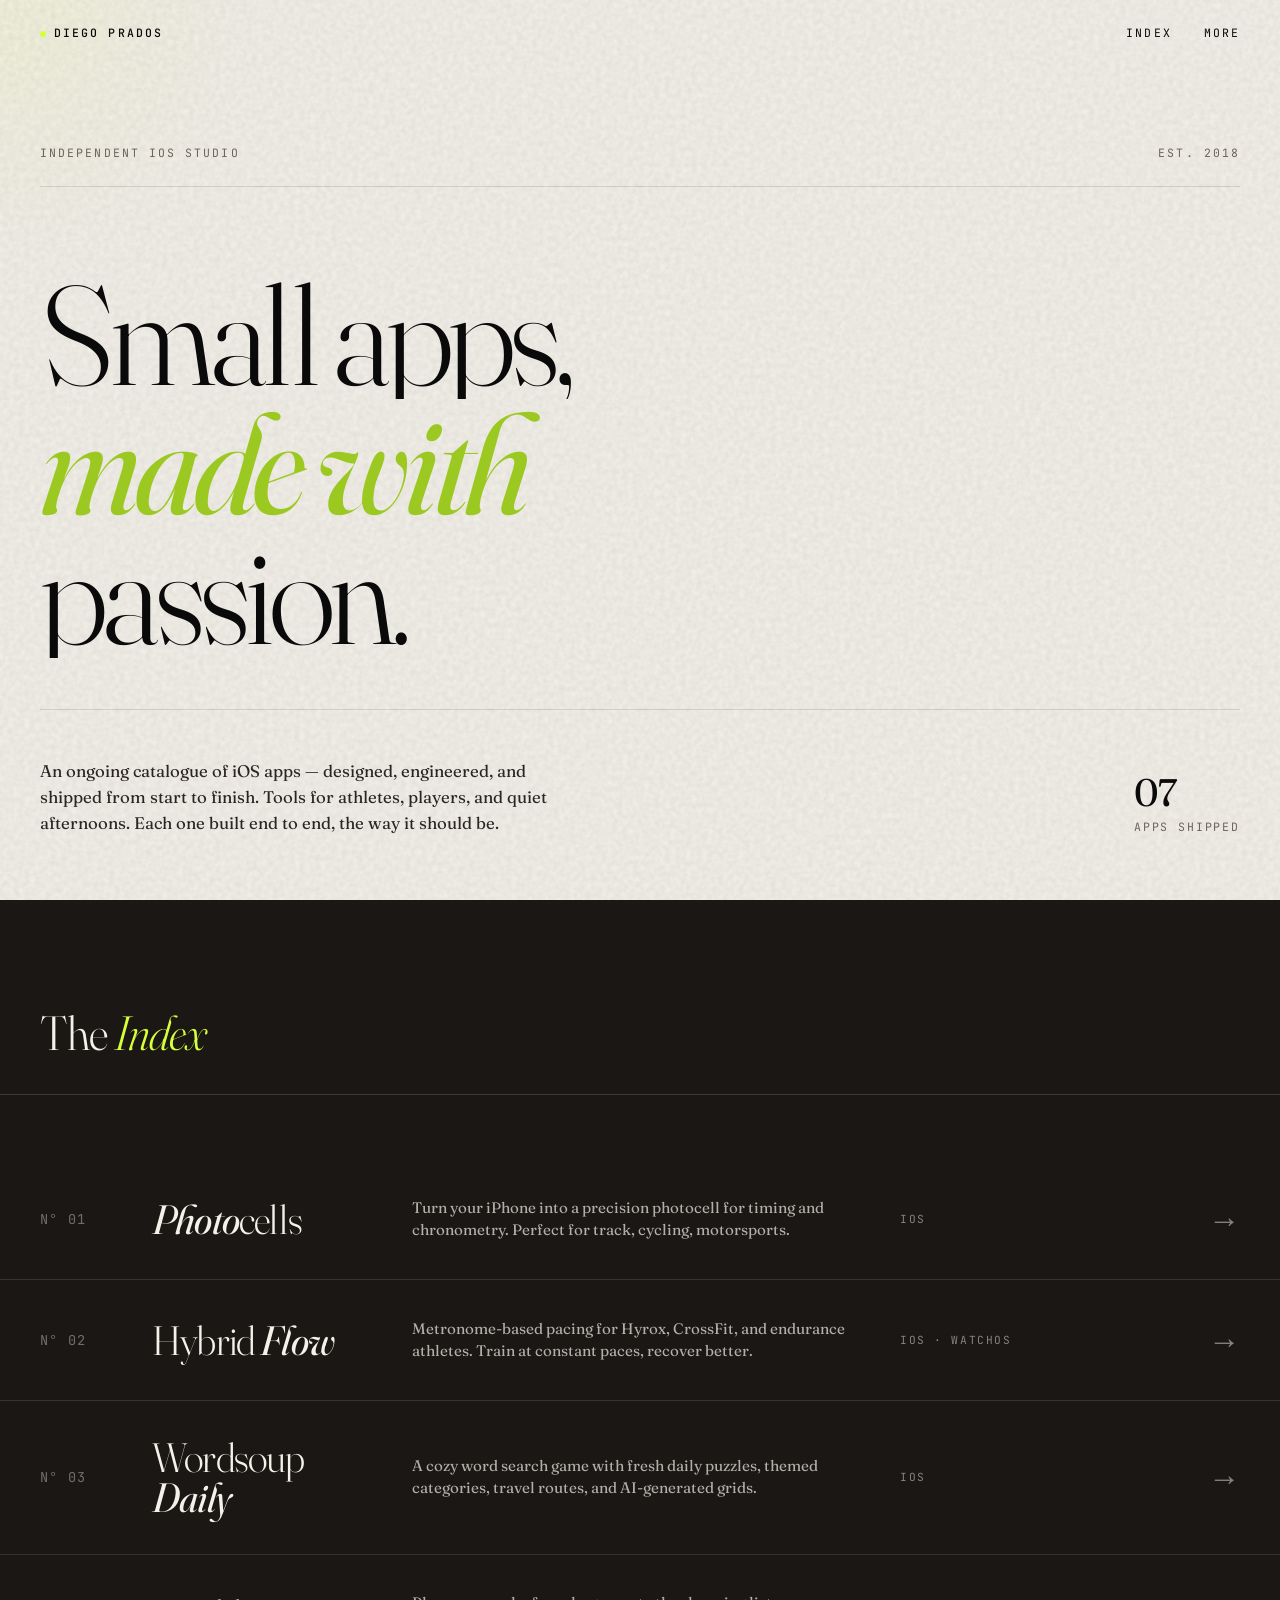
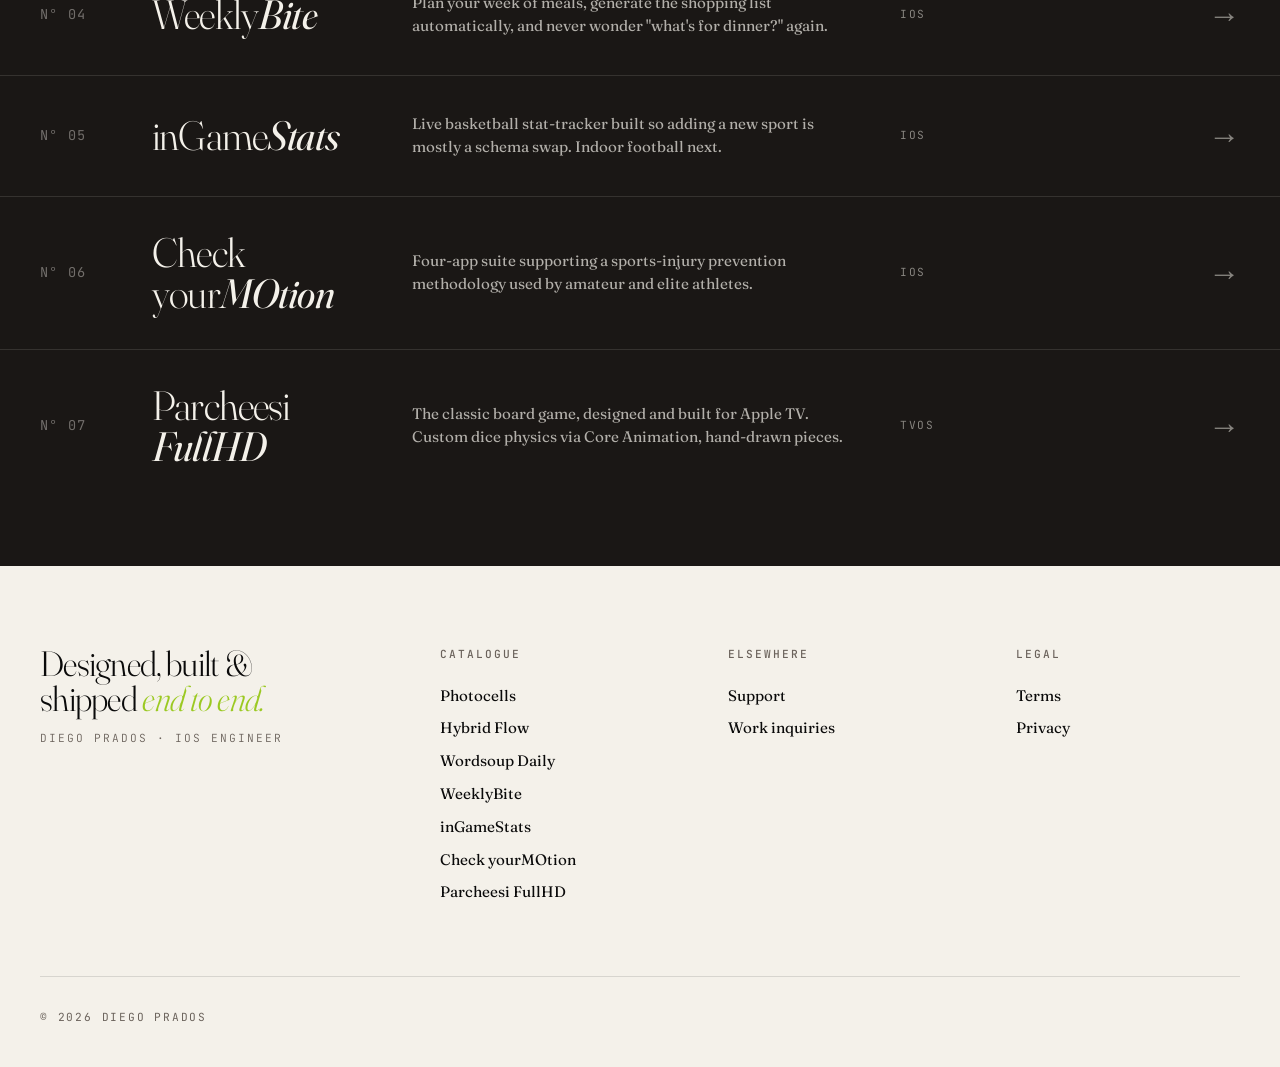
==== commit 19b64422: "Updated index.html" ====
--- a/index.html
+++ b/index.html
@@ -386,39 +386,6 @@
 
   .project:last-child { border-bottom: none; }
 
-  /* Coming-soon variant: non-tappable, no hover sweep */
-  .project.soon {
-    cursor: default;
-  }
-
-  .project.soon::before {
-    display: none;
-  }
-
-  .project.soon:hover {
-    color: inherit;
-  }
-
-  .project.soon:hover .num,
-  .project.soon:hover .meta {
-    color: rgba(244, 241, 234, 0.4);
-    opacity: 1;
-  }
-
-  .project.soon:hover .desc {
-    color: rgba(244, 241, 234, 0.7);
-  }
-
-  .project .soon-tag {
-    font-family: var(--mono);
-    font-size: 0.7rem;
-    letter-spacing: 0.16em;
-    text-transform: uppercase;
-    text-align: right;
-    color: var(--accent);
-    white-space: nowrap;
-  }
-
   /* ============ COLOPHON / FOOTER ============ */
   footer {
     background: var(--paper);
@@ -587,7 +554,7 @@
     <p>An ongoing catalogue of iOS apps — designed, engineered, and shipped from start to finish. Tools for athletes, players, and quiet afternoons. Each one built end to end, the way it should be.</p>
 
     <div class="stats">
-      <div class="stat"><span class="num">08</span>In the catalogue</div>
+      <div class="stat"><span class="num">07</span>Apps shipped</div>
     </div>
   </div>
 </section>
@@ -598,24 +565,16 @@
     <h2>The <em>Index</em></h2>
   </div>
 
-  <div class="project soon">
+  <a class="project" href="/projects/photocell/">
     <div class="num">N° 01</div>
     <div class="name"><em>Photo</em>cells</div>
     <div class="desc">Turn your iPhone into a precision photocell for timing and chronometry. Perfect for track, cycling, motorsports.</div>
     <div class="meta">iOS</div>
-    <div class="soon-tag">Coming soon</div>
-  </div>
-
-  <div class="project soon">
+    <div class="arrow">→</div>
+  </a>
+
+  <a class="project" href="https://hybridflowapp.com/" target="_blank" rel="noopener">
     <div class="num">N° 02</div>
-    <div class="name"><em>Swings</em></div>
-    <div class="desc">Count reps for any kettlebell exercise using your camera. Build workouts, train, and review the metrics afterwards.</div>
-    <div class="meta">iOS</div>
-    <div class="soon-tag">Coming soon</div>
-  </div>
-
-  <a class="project" href="https://hybridflowapp.com/" target="_blank" rel="noopener">
-    <div class="num">N° 03</div>
     <div class="name">Hybrid <em>Flow</em></div>
     <div class="desc">Metronome-based pacing for Hyrox, CrossFit, and endurance athletes. Train at constant paces, recover better.</div>
     <div class="meta">iOS · watchOS</div>
@@ -623,7 +582,7 @@
   </a>
 
   <a class="project" href="https://dprados.github.io/wordsoup/" target="_blank" rel="noopener">
-    <div class="num">N° 04</div>
+    <div class="num">N° 03</div>
     <div class="name">Wordsoup <em>Daily</em></div>
     <div class="desc">A cozy word search game with fresh daily puzzles, themed categories, travel routes, and AI-generated grids.</div>
     <div class="meta">iOS</div>
@@ -631,7 +590,7 @@
   </a>
 
   <a class="project" href="https://dprados.github.io/weeklybite/" target="_blank" rel="noopener">
-    <div class="num">N° 05</div>
+    <div class="num">N° 04</div>
     <div class="name">Weekly<em>Bite</em></div>
     <div class="desc">Plan your week of meals, generate the shopping list automatically, and never wonder "what's for dinner?" again.</div>
     <div class="meta">iOS</div>
@@ -639,7 +598,7 @@
   </a>
 
   <a class="project" href="https://apps.apple.com/es/app/ingamestats-hoops/id6444737771" target="_blank" rel="noopener">
-    <div class="num">N° 06</div>
+    <div class="num">N° 05</div>
     <div class="name">inGame<em>Stats</em></div>
     <div class="desc">Live basketball stat-tracker built so adding a new sport is mostly a schema swap. Indoor football next.</div>
     <div class="meta">iOS</div>
@@ -647,7 +606,7 @@
   </a>
 
   <a class="project" href="https://checkyourmotion.com/" target="_blank" rel="noopener">
-    <div class="num">N° 07</div>
+    <div class="num">N° 06</div>
     <div class="name">Check your<em>MOtion</em></div>
     <div class="desc">Four-app suite supporting a sports-injury prevention methodology used by amateur and elite athletes.</div>
     <div class="meta">iOS</div>
@@ -655,7 +614,7 @@
   </a>
 
   <a class="project" href="https://apps.apple.com/ar/app/parcheesi-fullhd/id1067674552?l=en-GB" target="_blank" rel="noopener">
-    <div class="num">N° 08</div>
+    <div class="num">N° 07</div>
     <div class="name">Parcheesi <em>FullHD</em></div>
     <div class="desc">The classic board game, designed and built for Apple TV. Custom dice physics via Core Animation, hand-drawn pieces.</div>
     <div class="meta">tvOS</div>
@@ -674,8 +633,7 @@
     <div>
       <h4>Catalogue</h4>
       <ul>
-        <li>Photocells <span style="color: var(--muted); font-size: 0.75rem; margin-left: 4px;">soon</span></li>
-        <li>Swings <span style="color: var(--muted); font-size: 0.75rem; margin-left: 4px;">soon</span></li>
+        <li><a href="/projects/photocell/">Photocells</a></li>
         <li><a href="https://hybridflowapp.com/" target="_blank" rel="noopener">Hybrid Flow</a></li>
         <li><a href="https://dprados.github.io/wordsoup/" target="_blank" rel="noopener">Wordsoup Daily</a></li>
         <li><a href="https://dprados.github.io/weeklybite/" target="_blank" rel="noopener">WeeklyBite</a></li>
@@ -741,6 +699,5 @@
   window.addEventListener('scroll', updateNav, { passive: true });
   updateNav();
 </script>
-
 </body>
 </html>
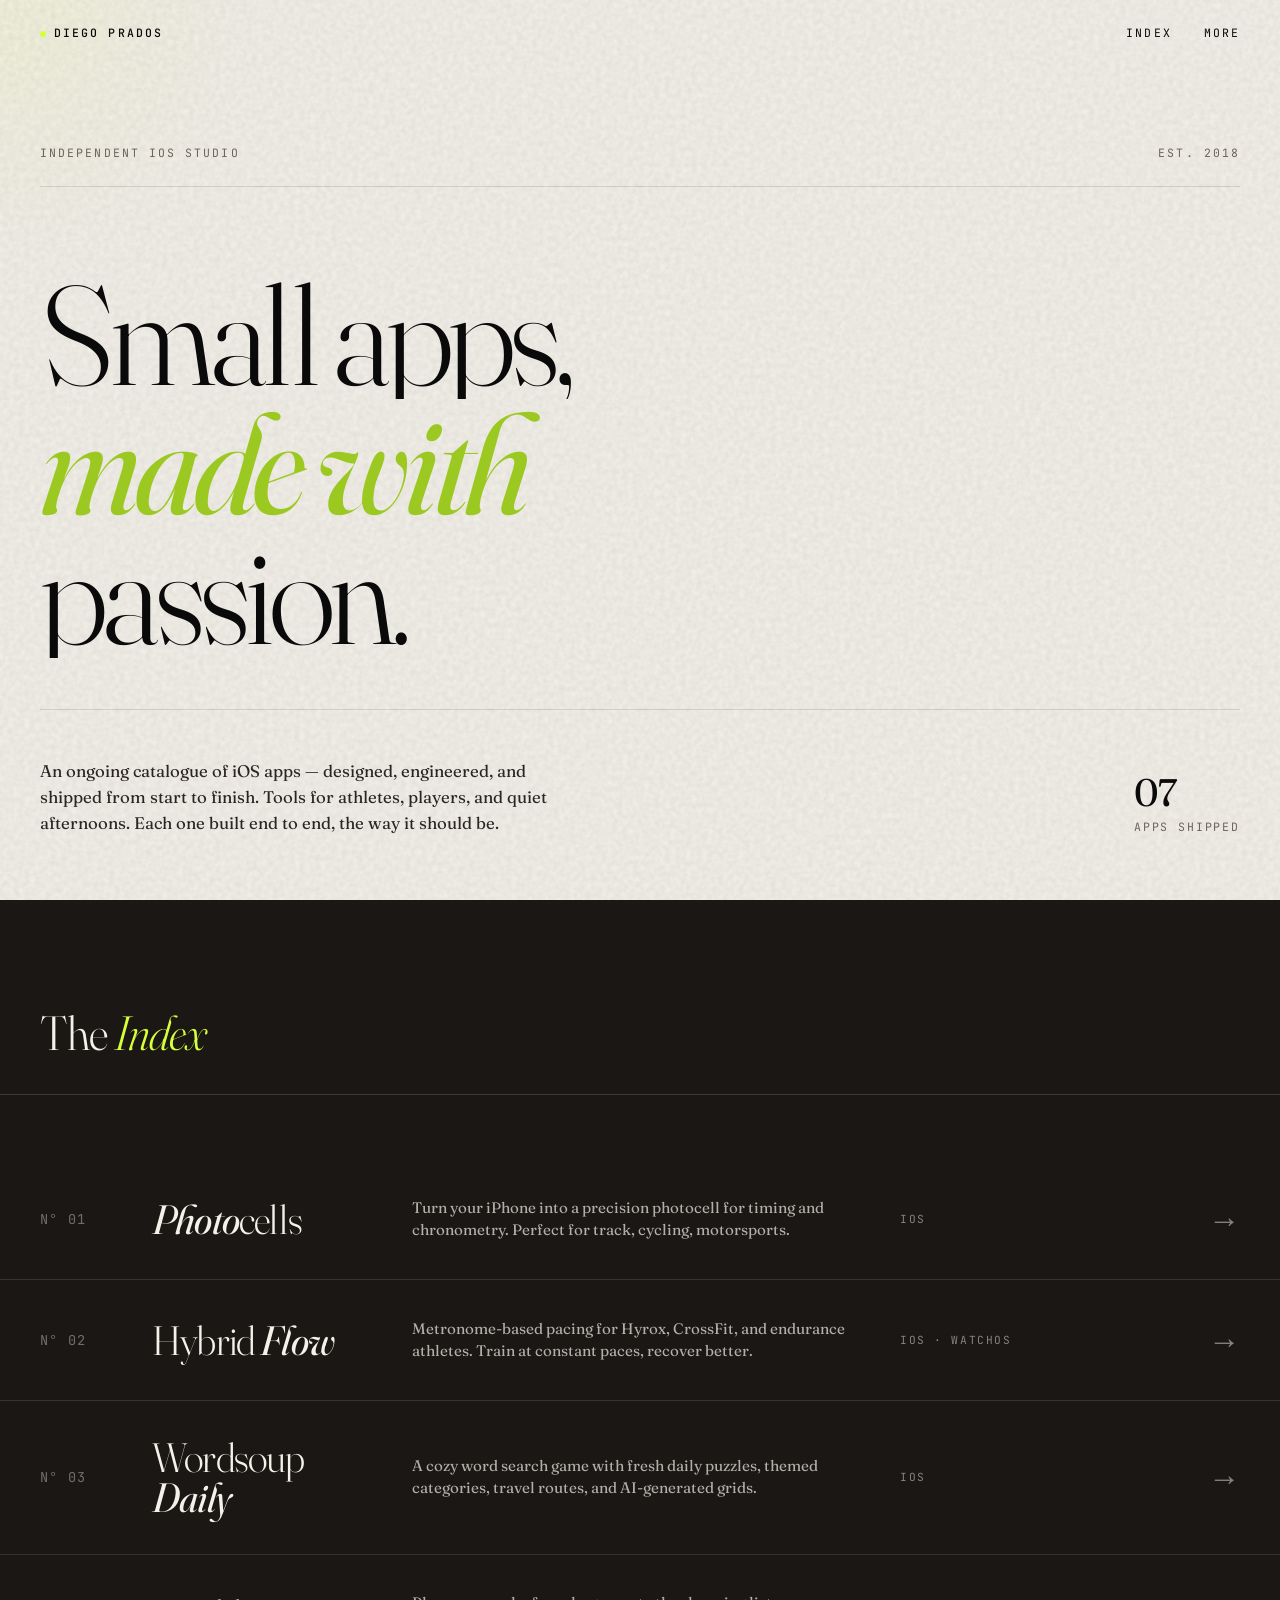
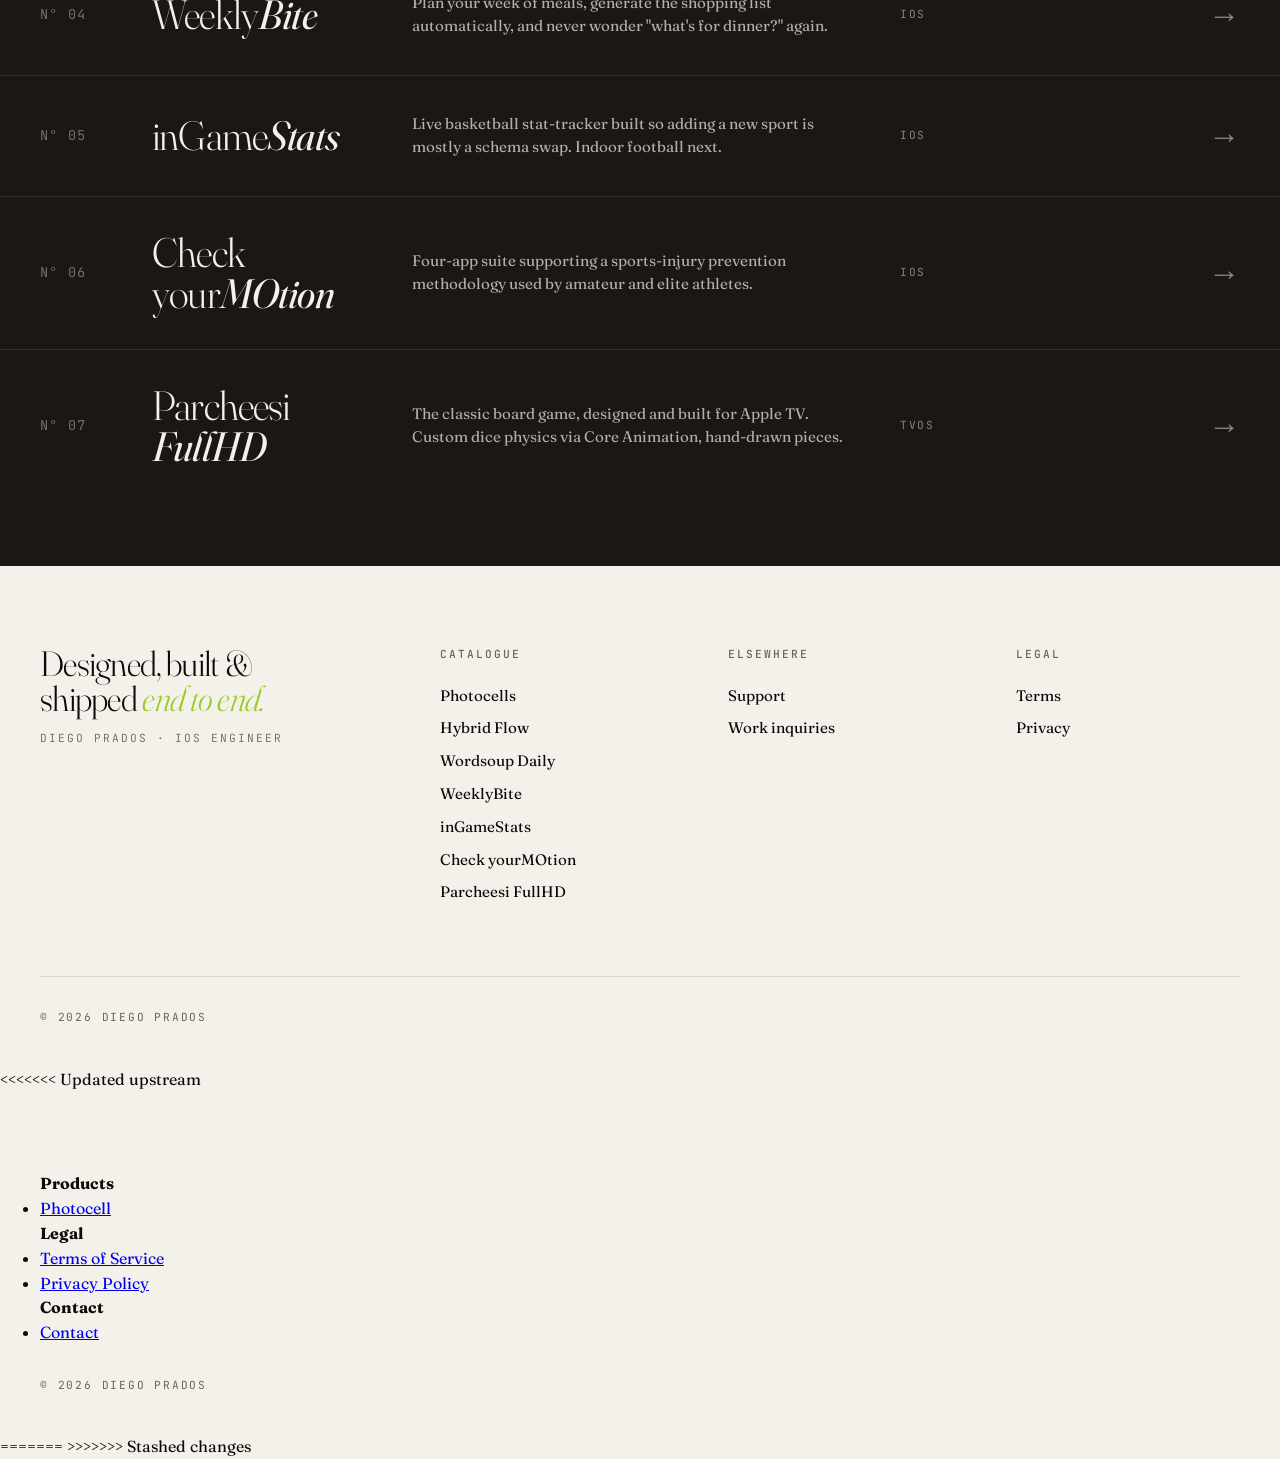
==== commit f1786ad6: "Updated index.html" ====
--- a/index.html
+++ b/index.html
@@ -699,5 +699,36 @@
   window.addEventListener('scroll', updateNav, { passive: true });
   updateNav();
 </script>
+
+<<<<<<< Updated upstream
+    <!-- Footer -->
+    <footer id="legal">
+        <div class="container">
+            <div>
+                <h4>Products</h4>
+                <ul>
+                    <li><a href="/projects/photocell/">Photocell</a></li>
+                </ul>
+            </div>
+            <div>
+                <h4>Legal</h4>
+                <ul>
+                    <li><a href="/legal/terms-of-service.html">Terms of Service</a></li>
+                    <li><a href="https://dprados.github.io/legal/privacy-policy.html">Privacy Policy</a></li>
+                </ul>
+            </div>
+            <div>
+                <h4>Contact</h4>
+                <ul>
+                    <li><a href="mailto:dpappssupport@gmail.com">Contact</a></li>
+                </ul>
+            </div>
+        </div>
+        <div class="footer-bottom">
+            <p>&copy; 2026 Diego Prados</p>
+        </div>
+    </footer>
+=======
+>>>>>>> Stashed changes
 </body>
 </html>
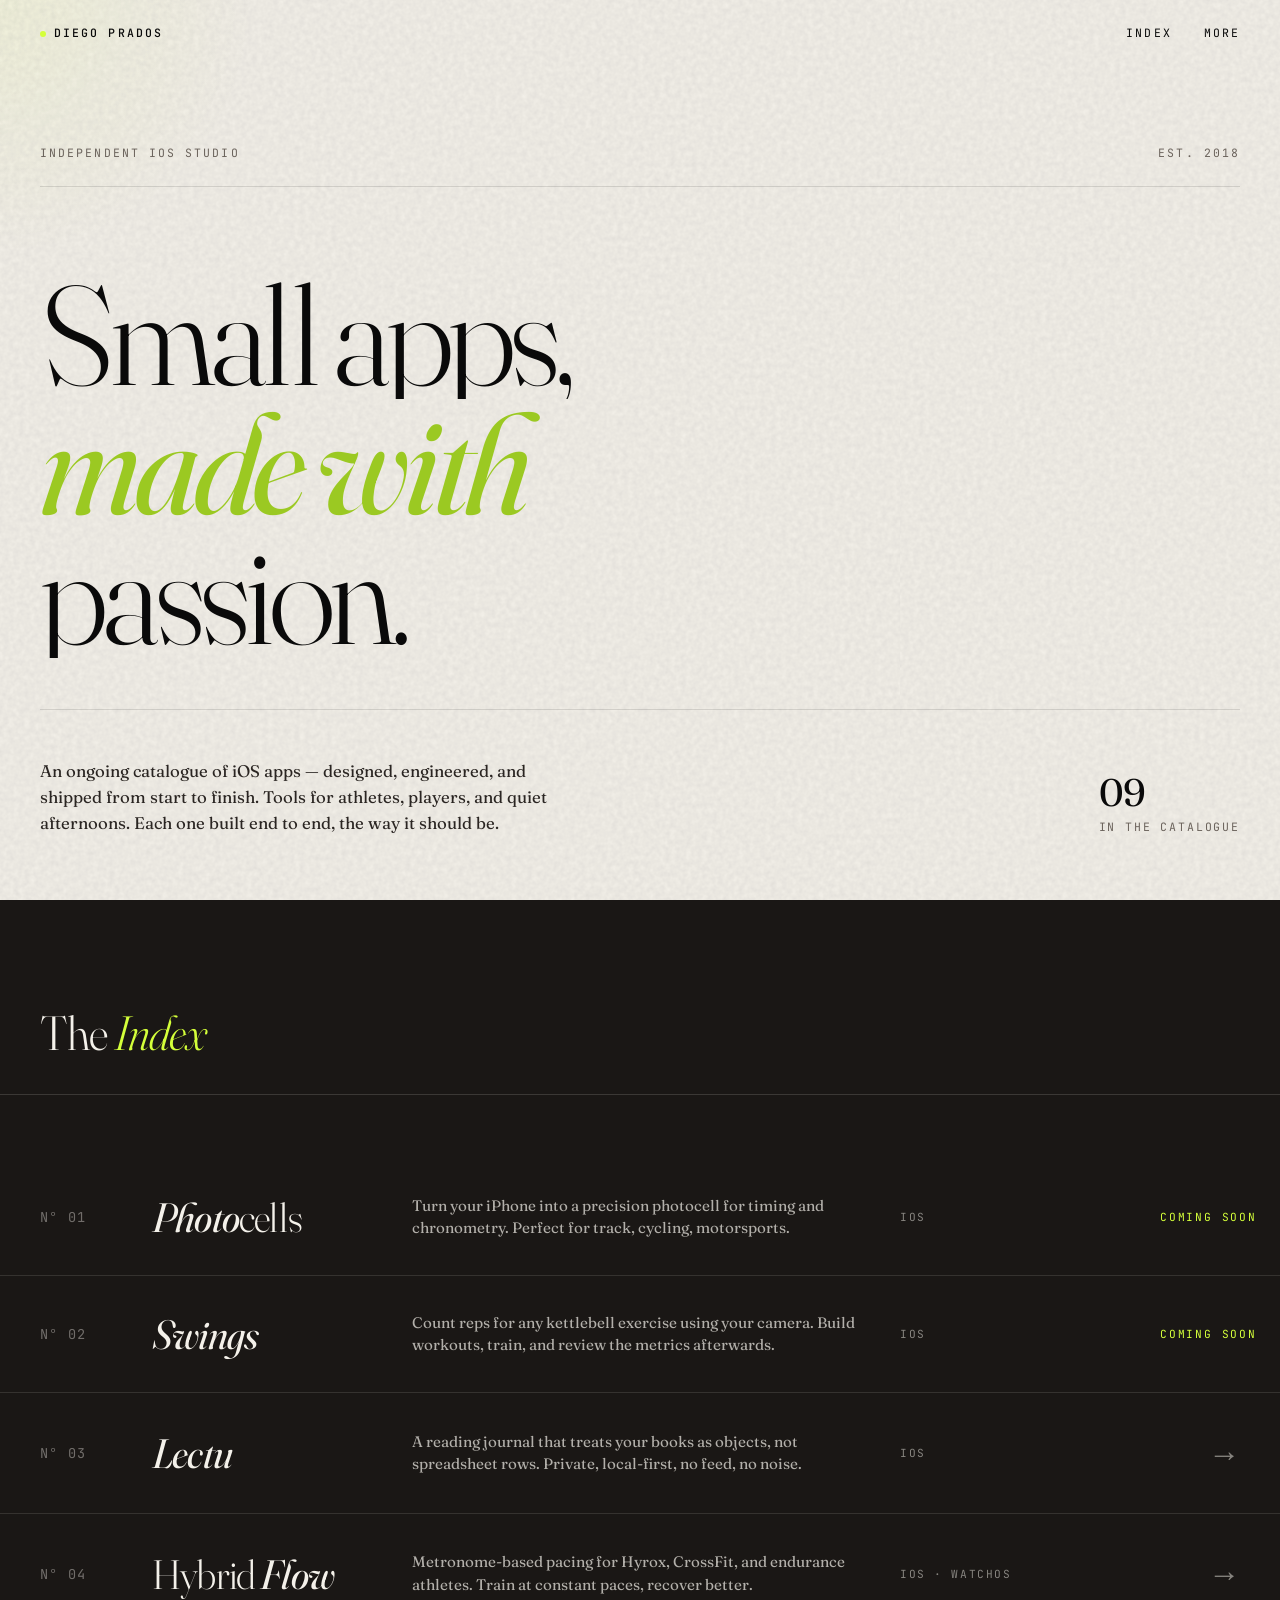
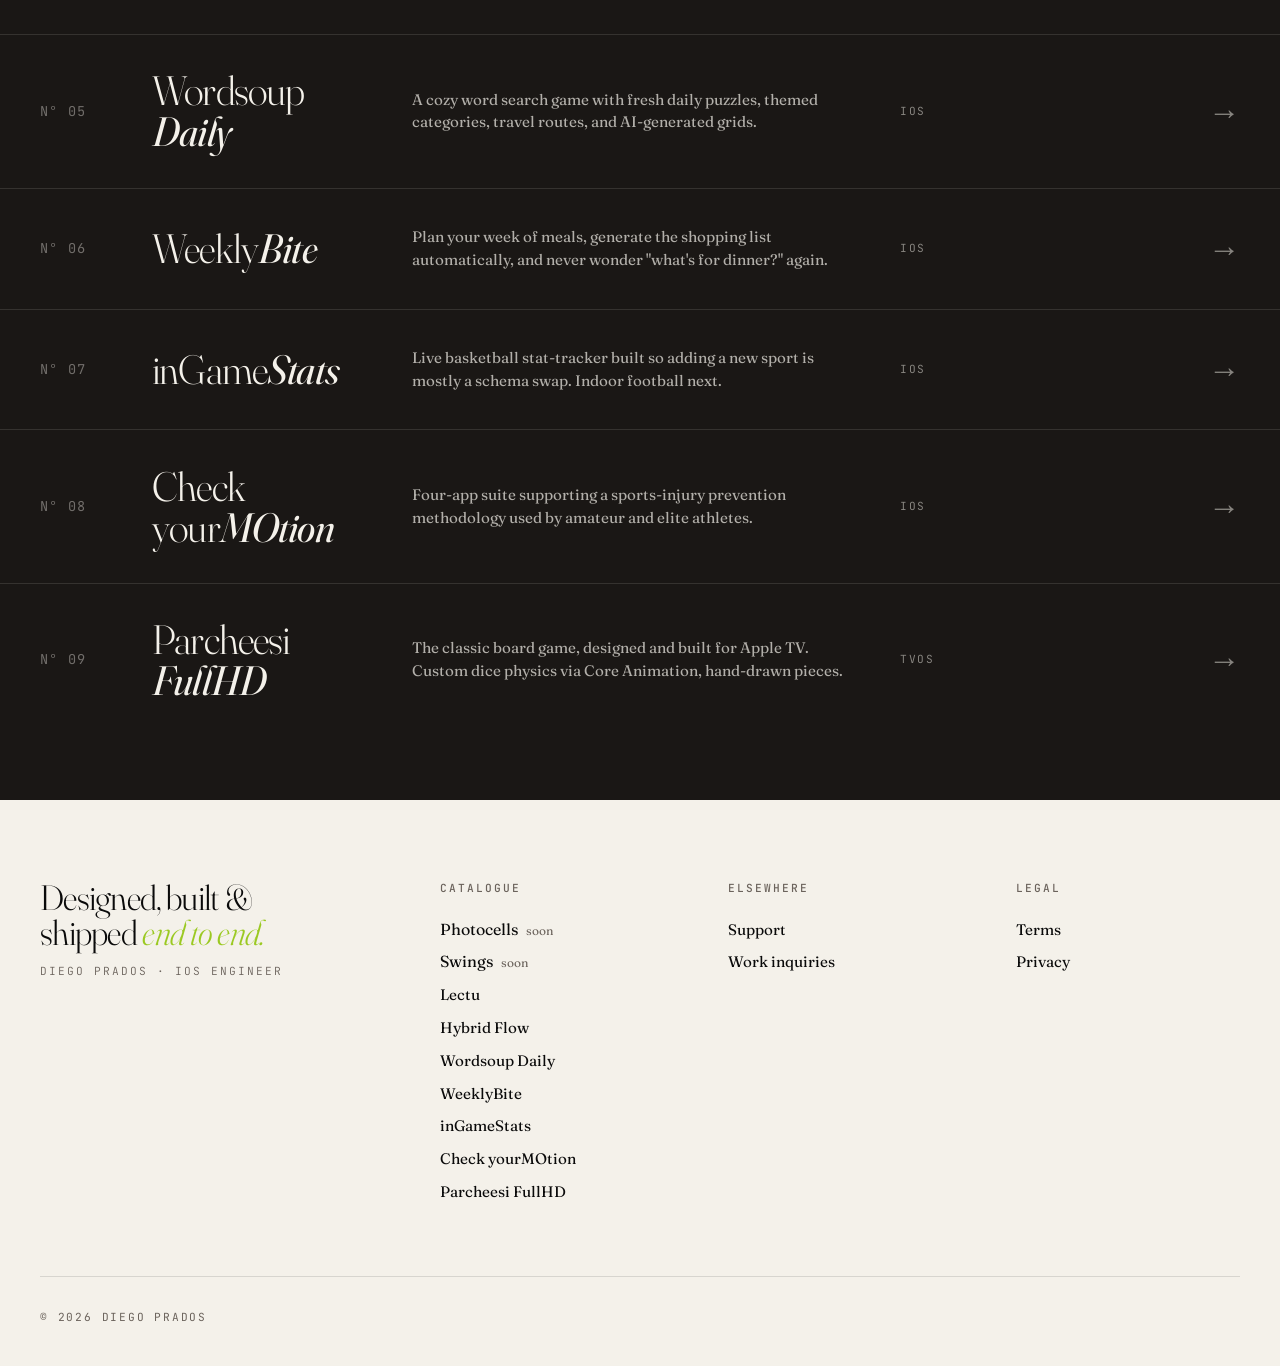
==== commit 0c0c845d: "Updated with Lectu" ====
--- a/index.html
+++ b/index.html
@@ -386,6 +386,39 @@
 
   .project:last-child { border-bottom: none; }
 
+  /* Coming-soon variant: non-tappable, no hover sweep */
+  .project.soon {
+    cursor: default;
+  }
+
+  .project.soon::before {
+    display: none;
+  }
+
+  .project.soon:hover {
+    color: inherit;
+  }
+
+  .project.soon:hover .num,
+  .project.soon:hover .meta {
+    color: rgba(244, 241, 234, 0.4);
+    opacity: 1;
+  }
+
+  .project.soon:hover .desc {
+    color: rgba(244, 241, 234, 0.7);
+  }
+
+  .project .soon-tag {
+    font-family: var(--mono);
+    font-size: 0.7rem;
+    letter-spacing: 0.16em;
+    text-transform: uppercase;
+    text-align: right;
+    color: var(--accent);
+    white-space: nowrap;
+  }
+
   /* ============ COLOPHON / FOOTER ============ */
   footer {
     background: var(--paper);
@@ -554,7 +587,7 @@
     <p>An ongoing catalogue of iOS apps — designed, engineered, and shipped from start to finish. Tools for athletes, players, and quiet afternoons. Each one built end to end, the way it should be.</p>
 
     <div class="stats">
-      <div class="stat"><span class="num">07</span>Apps shipped</div>
+      <div class="stat"><span class="num">09</span>In the catalogue</div>
     </div>
   </div>
 </section>
@@ -565,16 +598,32 @@
     <h2>The <em>Index</em></h2>
   </div>
 
-  <a class="project" href="/projects/photocell/">
+  <div class="project soon">
     <div class="num">N° 01</div>
     <div class="name"><em>Photo</em>cells</div>
     <div class="desc">Turn your iPhone into a precision photocell for timing and chronometry. Perfect for track, cycling, motorsports.</div>
     <div class="meta">iOS</div>
+    <div class="soon-tag">Coming soon</div>
+  </div>
+
+  <div class="project soon">
+    <div class="num">N° 02</div>
+    <div class="name"><em>Swings</em></div>
+    <div class="desc">Count reps for any kettlebell exercise using your camera. Build workouts, train, and review the metrics afterwards.</div>
+    <div class="meta">iOS</div>
+    <div class="soon-tag">Coming soon</div>
+  </div>
+
+  <a class="project" href="https://lectuapp.com" target="_blank" rel="noopener">
+    <div class="num">N° 03</div>
+    <div class="name"><em>Lectu</em></div>
+    <div class="desc">A reading journal that treats your books as objects, not spreadsheet rows. Private, local-first, no feed, no noise.</div>
+    <div class="meta">iOS</div>
     <div class="arrow">→</div>
   </a>
 
   <a class="project" href="https://hybridflowapp.com/" target="_blank" rel="noopener">
-    <div class="num">N° 02</div>
+    <div class="num">N° 04</div>
     <div class="name">Hybrid <em>Flow</em></div>
     <div class="desc">Metronome-based pacing for Hyrox, CrossFit, and endurance athletes. Train at constant paces, recover better.</div>
     <div class="meta">iOS · watchOS</div>
@@ -582,7 +631,7 @@
   </a>
 
   <a class="project" href="https://dprados.github.io/wordsoup/" target="_blank" rel="noopener">
-    <div class="num">N° 03</div>
+    <div class="num">N° 05</div>
     <div class="name">Wordsoup <em>Daily</em></div>
     <div class="desc">A cozy word search game with fresh daily puzzles, themed categories, travel routes, and AI-generated grids.</div>
     <div class="meta">iOS</div>
@@ -590,7 +639,7 @@
   </a>
 
   <a class="project" href="https://dprados.github.io/weeklybite/" target="_blank" rel="noopener">
-    <div class="num">N° 04</div>
+    <div class="num">N° 06</div>
     <div class="name">Weekly<em>Bite</em></div>
     <div class="desc">Plan your week of meals, generate the shopping list automatically, and never wonder "what's for dinner?" again.</div>
     <div class="meta">iOS</div>
@@ -598,7 +647,7 @@
   </a>
 
   <a class="project" href="https://apps.apple.com/es/app/ingamestats-hoops/id6444737771" target="_blank" rel="noopener">
-    <div class="num">N° 05</div>
+    <div class="num">N° 07</div>
     <div class="name">inGame<em>Stats</em></div>
     <div class="desc">Live basketball stat-tracker built so adding a new sport is mostly a schema swap. Indoor football next.</div>
     <div class="meta">iOS</div>
@@ -606,7 +655,7 @@
   </a>
 
   <a class="project" href="https://checkyourmotion.com/" target="_blank" rel="noopener">
-    <div class="num">N° 06</div>
+    <div class="num">N° 08</div>
     <div class="name">Check your<em>MOtion</em></div>
     <div class="desc">Four-app suite supporting a sports-injury prevention methodology used by amateur and elite athletes.</div>
     <div class="meta">iOS</div>
@@ -614,7 +663,7 @@
   </a>
 
   <a class="project" href="https://apps.apple.com/ar/app/parcheesi-fullhd/id1067674552?l=en-GB" target="_blank" rel="noopener">
-    <div class="num">N° 07</div>
+    <div class="num">N° 09</div>
     <div class="name">Parcheesi <em>FullHD</em></div>
     <div class="desc">The classic board game, designed and built for Apple TV. Custom dice physics via Core Animation, hand-drawn pieces.</div>
     <div class="meta">tvOS</div>
@@ -633,7 +682,9 @@
     <div>
       <h4>Catalogue</h4>
       <ul>
-        <li><a href="/projects/photocell/">Photocells</a></li>
+        <li>Photocells <span style="color: var(--muted); font-size: 0.75rem; margin-left: 4px;">soon</span></li>
+        <li>Swings <span style="color: var(--muted); font-size: 0.75rem; margin-left: 4px;">soon</span></li>
+        <li><a href="https://lectuapp.com" target="_blank" rel="noopener">Lectu</a></li>
         <li><a href="https://hybridflowapp.com/" target="_blank" rel="noopener">Hybrid Flow</a></li>
         <li><a href="https://dprados.github.io/wordsoup/" target="_blank" rel="noopener">Wordsoup Daily</a></li>
         <li><a href="https://dprados.github.io/weeklybite/" target="_blank" rel="noopener">WeeklyBite</a></li>
@@ -700,35 +751,5 @@
   updateNav();
 </script>
 
-<<<<<<< Updated upstream
-    <!-- Footer -->
-    <footer id="legal">
-        <div class="container">
-            <div>
-                <h4>Products</h4>
-                <ul>
-                    <li><a href="/projects/photocell/">Photocell</a></li>
-                </ul>
-            </div>
-            <div>
-                <h4>Legal</h4>
-                <ul>
-                    <li><a href="/legal/terms-of-service.html">Terms of Service</a></li>
-                    <li><a href="https://dprados.github.io/legal/privacy-policy.html">Privacy Policy</a></li>
-                </ul>
-            </div>
-            <div>
-                <h4>Contact</h4>
-                <ul>
-                    <li><a href="mailto:dpappssupport@gmail.com">Contact</a></li>
-                </ul>
-            </div>
-        </div>
-        <div class="footer-bottom">
-            <p>&copy; 2026 Diego Prados</p>
-        </div>
-    </footer>
-=======
->>>>>>> Stashed changes
 </body>
 </html>
